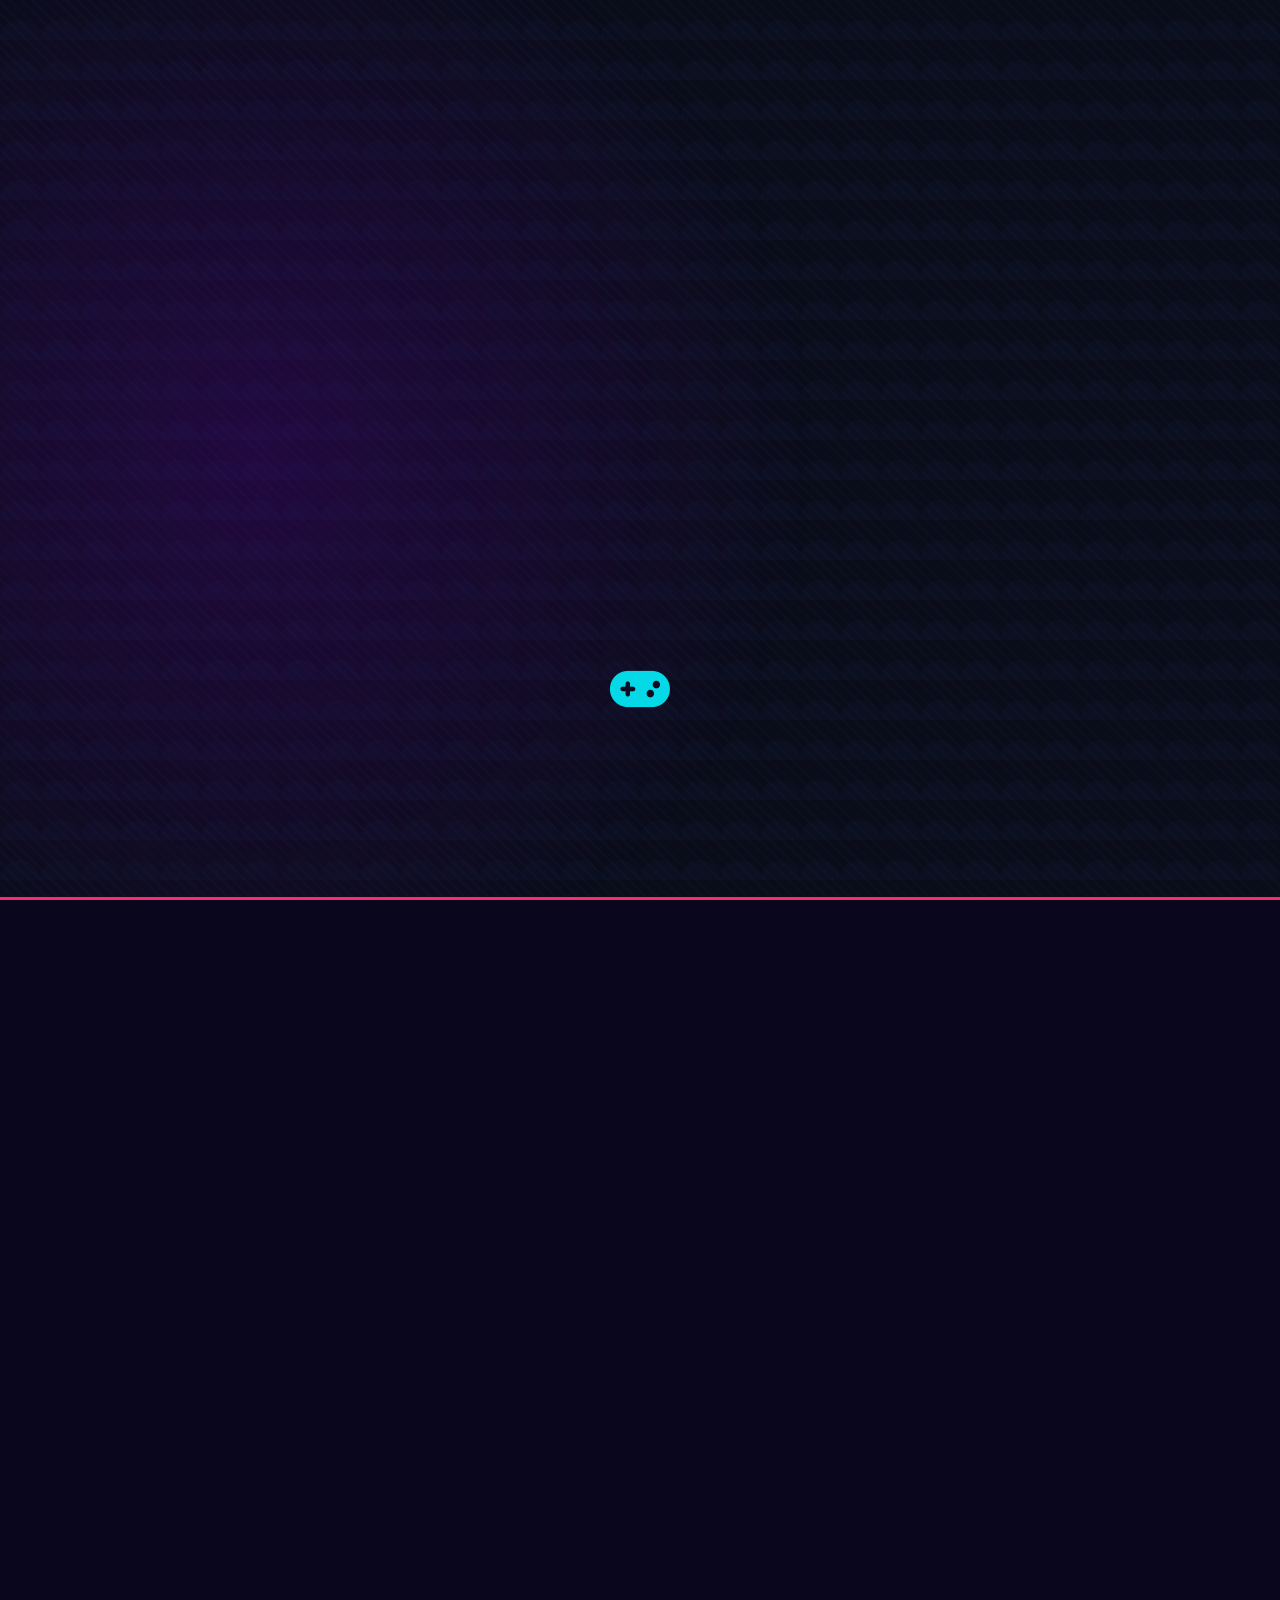
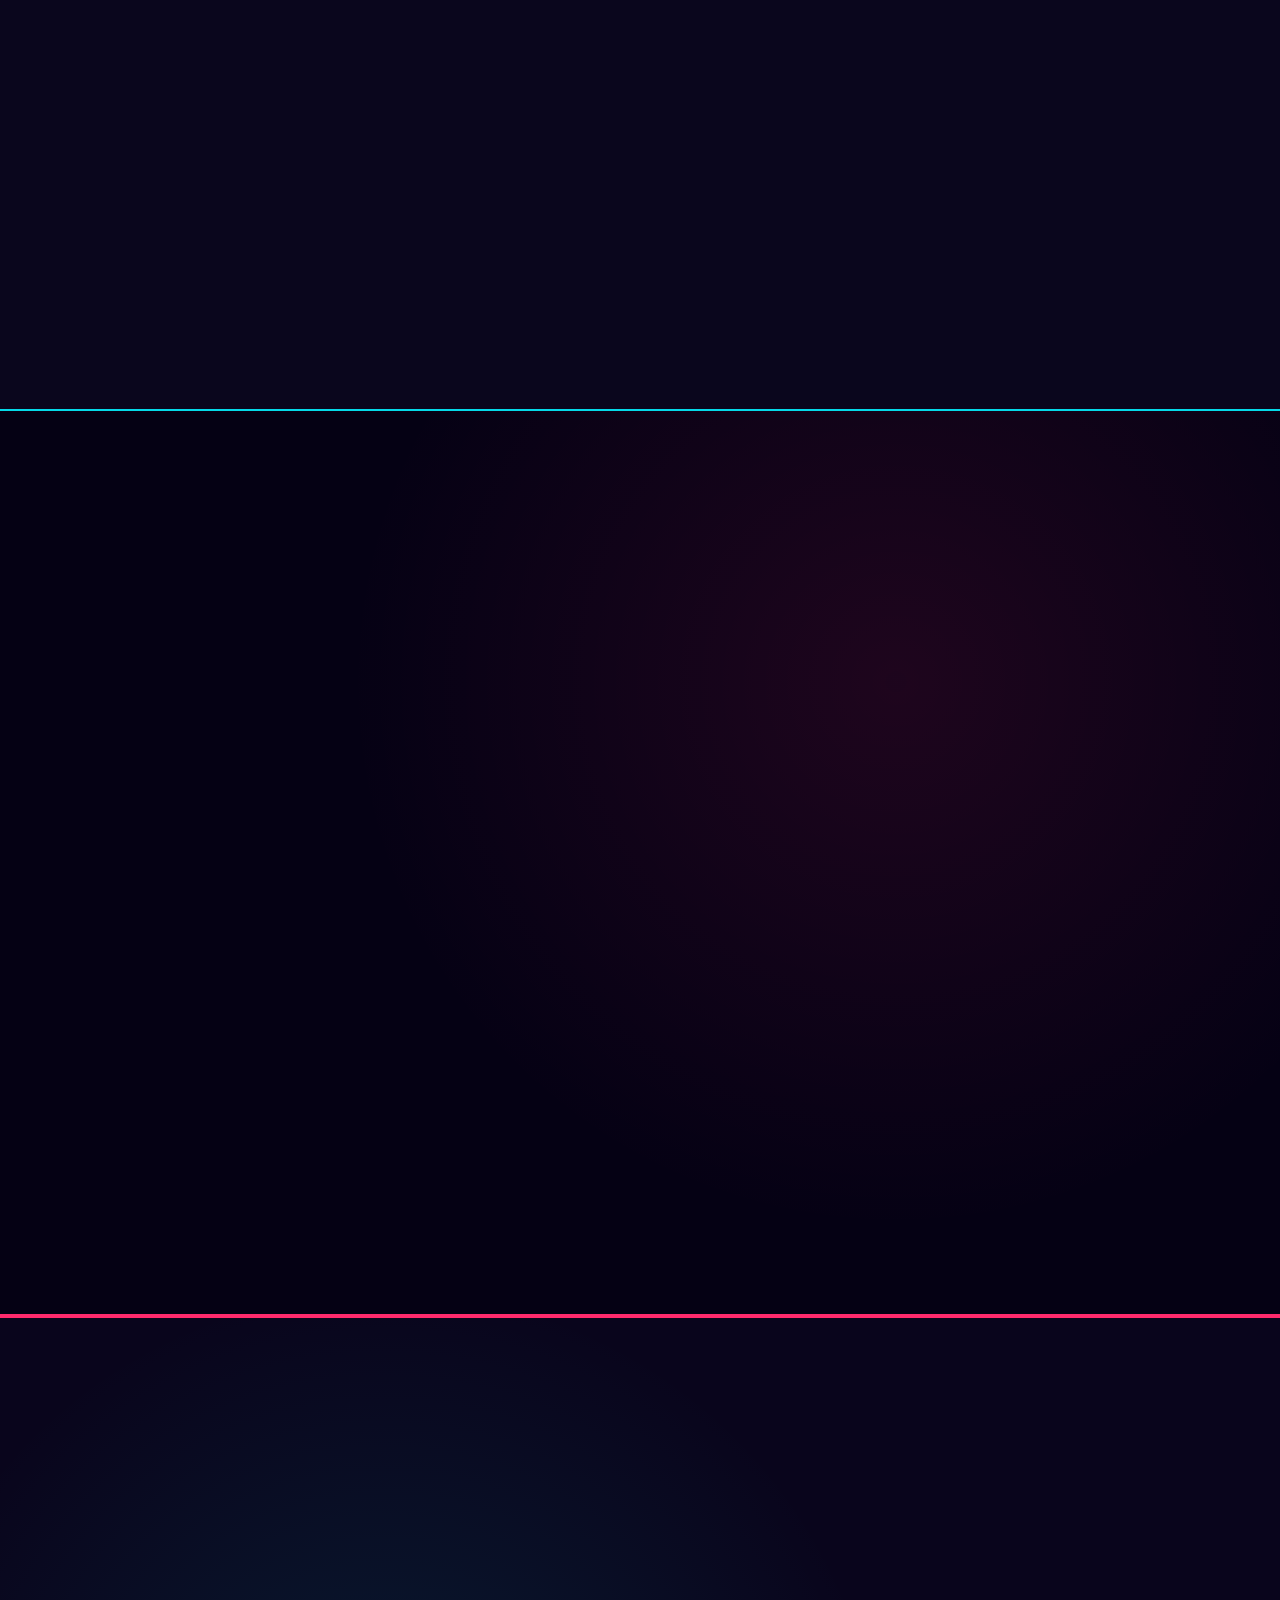
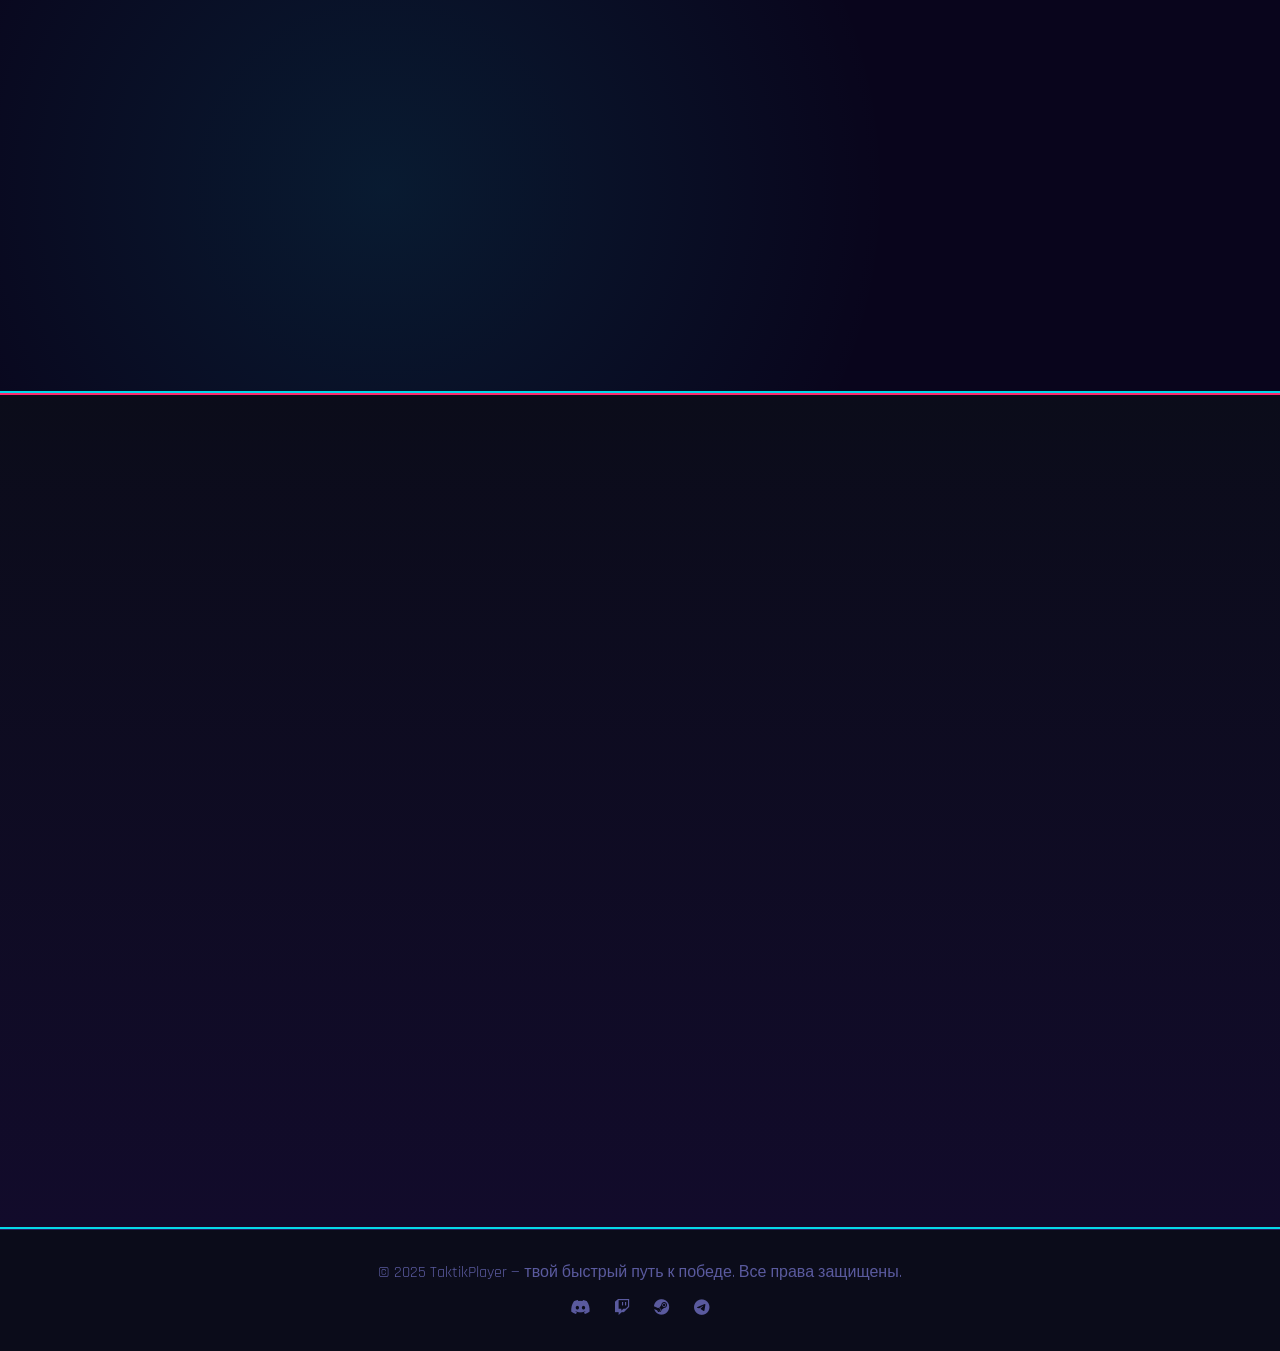
==== index.html @ 9dbea596 "Add files via upload" ====
<!DOCTYPE html>
<html lang="ru">
<head>
    <meta charset="UTF-8">
    <meta name="viewport" content="width=device-width, initial-scale=1.0">
    <meta name="description" content="TaktikPlayer — мастер тактик для киберспорта. Достигай целей в 2 раза быстрее с профессиональными стратегиями для CS2, Dota 2, Valorant и других игр.">
    <meta name="keywords" content="тактики для игр, киберспорт, CS2 тактики, Dota 2 гайды, Valorant стратегии">
    <meta name="author" content="TaktikPlayer">
    <meta property="og:title" content="TaktikPlayer — тактики для киберспорта">
    <meta property="og:description" content="Достигай целей в 2 раза быстрее с профессиональными стратегиями">
    <meta property="og:type" content="website">
    <title>TaktikPlayer — тактики для игр</title>
    <!-- Google Fonts для геймерского стиля -->
    <link href="https://fonts.googleapis.com/css2?family=Orbitron:wght@400;600;800&family=Rajdhani:wght@300;400;600;700&display=swap" rel="stylesheet">
    <!-- Font Awesome 6 (иконки) -->
    <link rel="stylesheet" href="https://cdnjs.cloudflare.com/ajax/libs/font-awesome/6.0.0-beta3/css/all.min.css">
    <!-- Подключаем внешний CSS -->
    <link rel="stylesheet" href="styles.css">
</head>
<body>
    <!-- Hero секция -->
    <section id="hero" class="hero">
        <div class="container hero-content">
            <h1 class="fade-in">
                TAKTIK<span class="neon-text">PLAYER</span>
                <span class="smaller">мастер тактик для киберспорта</span>
            </h1>
            <div class="utp fade-in">
                <i class="fas fa-bolt"></i> Достигай целей в 2 раза быстрее <i class="fas fa-bolt"></i>
            </div>
            <p class="fade-in" style="font-size: 1.4rem; margin-bottom: 40px; max-width: 700px; margin-left: auto; margin-right: auto;">
                Лучшие тактики для CS2, Dota 2, Valorant, PUBG и других игр. Прокачай свой скилл с минимальными усилиями.
            </p>
            <div class="fade-in">
                <a href="#features" class="btn" id="scroll-to-features"><i class="fas fa-joystick"></i> Выбрать тактику</a>
                <a href="#cta" class="btn" style="margin-left: 20px; border-color: #ff2a6d; color: #ff2a6d;" id="scroll-to-cta"><i class="fas fa-download"></i> Получить доступ</a>
            </div>
            <div style="margin-top: 60px;">
                <i class="fas fa-gamepad fa-3x pulse" style="color: #05d9e8;"></i>
            </div>
        </div>
    </section>

    <!-- Карточки преимуществ -->
    <section id="features" class="features">
        <div class="container">
            <h2 class="fade-in"><span>[</span> Почему TaktikPlayer <span>]</span></h2>
            <div class="cards-grid">
                <div class="card fade-in">
                    <div class="card-icon"><i class="fas fa-rocket"></i></div>
                    <h3>2x быстрее</h3>
                    <p>Оптимизированные стратегии от профессионалов. Сокращай время обучения и сразу побеждай.</p>
                </div>
                <div class="card fade-in">
                    <div class="card-icon"><i class="fas fa-dragon"></i></div>
                    <h3>150+ тактик</h3>
                    <p>Постоянное обновление меты. CS2, Dota 2, Valorant, PUBG, Overwatch и другие.</p>
                </div>
                <div class="card fade-in">
                    <div class="card-icon"><i class="fas fa-chess-queen"></i></div>
                    <h3>Гайды от топ-игроков</h3>
                    <p>Разбор позиций, смоков, раскидок и тиммейтов. Учись у лучших.</p>
                </div>
                <div class="card fade-in">
                    <div class="card-icon"><i class="fas fa-vr-cardboard"></i></div>
                    <h3>3D-визуализация</h3>
                    <p>Интерактивные карты с пояснениями. Включай и повторяй.</p>
                </div>
                <div class="card fade-in">
                    <div class="card-icon"><i class="fas fa-users-cog"></i></div>
                    <h3>Командные стратегии</h3>
                    <p>Готовые сценарии для кланов и пятерок. Сыгранность за 1 день.</p>
                </div>
            </div>
        </div>
    </section>

    <!-- Секция отзывов -->
    <section id="reviews" class="reviews-section">
        <div class="container">
            <h2 class="fade-in"><span>[</span> Отзывы игроков <span>]</span></h2>
            <div class="reviews-grid">
                <div class="review-card fade-in">
                    <div class="review-avatar">
                        <i class="fas fa-user-astronaut"></i>
                    </div>
                    <div class="review-content">
                        <div class="review-rating">
                            <i class="fas fa-star"></i>
                            <i class="fas fa-star"></i>
                            <i class="fas fa-star"></i>
                            <i class="fas fa-star"></i>
                            <i class="fas fa-star"></i>
                        </div>
                        <p class="review-text">"Благодаря TaktikPlayer поднялся с 2k до 4k MMR в Dota 2 за месяц. Тактики реально работают!"</p>
                        <div class="review-author">
                            <strong>Glimmer</strong>
                            <span>• 4500+ часов в Dota 2</span>
                        </div>
                    </div>
                </div>
                
                <div class="review-card fade-in">
                    <div class="review-avatar">
                        <i class="fas fa-user-ninja"></i>
                    </div>
                    <div class="review-content">
                        <div class="review-rating">
                            <i class="fas fa-star"></i>
                            <i class="fas fa-star"></i>
                            <i class="fas fa-star"></i>
                            <i class="fas fa-star"></i>
                            <i class="fas fa-star"></i>
                        </div>
                        <p class="review-text">"Смокы и раскидки в CS2 стали намного понятнее. Команда сразу заметила прогресс. 10/10"</p>
                        <div class="review-author">
                            <strong>NeonFury</strong>
                            <span>• FaceIt Level 8</span>
                        </div>
                    </div>
                </div>
                
                <div class="review-card fade-in">
                    <div class="review-avatar">
                        <i class="fas fa-user-secret"></i>
                    </div>
                    <div class="review-content">
                        <div class="review-rating">
                            <i class="fas fa-star"></i>
                            <i class="fas fa-star"></i>
                            <i class="fas fa-star"></i>
                            <i class="fas fa-star"></i>
                            <i class="fas fa-star-half-alt"></i>
                        </div>
                        <p class="review-text">"Использую тактики для Valorant. Очень удобно, что всё в одном месте и с 3D-визуализацией."</p>
                        <div class="review-author">
                            <strong>Phoenixx</strong>
                            <span>• Радиант</span>
                        </div>
                    </div>
                </div>
                
                <div class="review-card fade-in">
                    <div class="review-avatar">
                        <i class="fas fa-user-helmet-safety"></i>
                    </div>
                    <div class="review-content">
                        <div class="review-rating">
                            <i class="fas fa-star"></i>
                            <i class="fas fa-star"></i>
                            <i class="fas fa-star"></i>
                            <i class="fas fa-star"></i>
                            <i class="fas fa-star"></i>
                        </div>
                        <p class="review-text">"Для нашего клана командные стратегии — просто спасение. Сыгрались за пару тренировок!"</p>
                        <div class="review-author">
                            <strong>Warlord</strong>
                            <span>• Капитан команды</span>
                        </div>
                    </div>
                </div>
            </div>
        </div>
    </section>

    <!-- Секция FAQ -->
    <section id="faq" class="faq-section">
        <div class="container">
            <h2 class="fade-in"><span>[</span> Частые вопросы <span>]</span></h2>
            <div class="faq-grid">
                <div class="faq-item fade-in">
                    <div class="faq-question">
                        <span>Какие игры поддерживаются?</span>
                        <i class="fas fa-chevron-down"></i>
                    </div>
                    <div class="faq-answer">
                        <p>Мы поддерживаем более 20 популярных игр, включая CS2, Dota 2, Valorant, PUBG, Overwatch 2, Apex Legends, League of Legends, Rainbow Six Siege и многие другие. База тактик постоянно обновляется.</p>
                    </div>
                </div>
                
                <div class="faq-item fade-in">
                    <div class="faq-question">
                        <span>Как часто добавляются новые тактики?</span>
                        <i class="fas fa-chevron-down"></i>
                    </div>
                    <div class="faq-answer">
                        <p>Новые тактики добавляются каждую неделю. Мы следим за обновлениями игр и метой, чтобы ты всегда имел доступ к актуальным стратегиям.</p>
                    </div>
                </div>
                
                <div class="faq-item fade-in">
                    <div class="faq-question">
                        <span>Можно ли скачивать тактики?</span>
                        <i class="fas fa-chevron-down"></i>
                    </div>
                    <div class="faq-answer">
                        <p>Да, все тактики доступны для скачивания в PDF и интерактивном формате. Также ты можешь сохранять их в избранное и пользоваться офлайн через наше мобильное приложение.</p>
                    </div>
                </div>
                
                <div class="faq-item fade-in">
                    <div class="faq-question">
                        <span>Подходят ли тактики для новичков?</span>
                        <i class="fas fa-chevron-down"></i>
                    </div>
                    <div class="faq-answer">
                        <p>Абсолютно! У нас есть тактики для любого уровня: от начинающих до профессиональных игроков. Каждый гайд содержит пошаговые инструкции и советы от топ-игроков.</p>
                    </div>
                </div>
            </div>
        </div>
    </section>

    <!-- Секция Call-to-Action с формой -->
    <section id="cta" class="cta-section">
        <div class="container">
            <div class="form-container fade-in">
                <h2 class="form-title"><span class="neon-text">⚡</span> Доступ к тактикам <span class="neon-text">⚡</span></h2>
                <p style="text-align: center; margin-bottom: 30px;">Введи почту и получи пробный период + бонус-гайд</p>
                <form id="taktik-form">
                    <div class="input-group">
                        <input type="text" id="name" placeholder="Твой никнейм" required>
                    </div>
                    <div class="input-group">
                        <input type="email" id="email" placeholder="E-mail для доступа" required>
                    </div>
                    <div class="input-group">
                        <input type="text" id="game" placeholder="Любимая игра (например, Valorant)">
                    </div>
                    <button type="submit" class="btn btn-submit"><i class="fas fa-paper-plane"></i> Получить тактики</button>
                    <div id="form-message"></div>
                </form>
                <div style="text-align: center; margin-top: 20px; font-size: 0.9rem;">
                    <i class="fas fa-shield-alt"></i> Никакого спама, только игровые гайды.
                </div>
            </div>
        </div>
    </section>

    <!-- Футер -->
    <footer>
        <div class="container">
            <p>© 2025 TaktikPlayer — твой быстрый путь к победе. Все права защищены.</p>
            <p style="margin-top: 10px;">
                <i class="fab fa-discord" style="margin: 0 10px;"></i>
                <i class="fab fa-twitch" style="margin: 0 10px;"></i>
                <i class="fab fa-steam" style="margin: 0 10px;"></i>
                <i class="fab fa-telegram" style="margin: 0 10px;"></i>
            </p>
        </div>
    </footer>

    <!-- Подключаем внешний JavaScript -->
    <script src="script.js"></script>
</body>
</html>
---- styles.css ----
* {
    margin: 0;
    padding: 0;
    box-sizing: border-box;
}

body {
    font-family: 'Rajdhani', sans-serif;
    background: #0b0c1a;
    color: #e0e0ff;
    line-height: 1.6;
    overflow-x: hidden;
    scroll-behavior: smooth;
}

/* геймерский фон с легким шумом и неоновым свечением */
body::before {
    content: "";
    position: fixed;
    top: 0; left: 0; width: 100%; height: 100%;
    background: url('[data-uri]');
    pointer-events: none;
    z-index: -1;
}

.container {
    max-width: 1200px;
    margin: 0 auto;
    padding: 0 20px;
}

/* типография */
h1, h2, h3 {
    font-family: 'Orbitron', sans-serif;
    font-weight: 800;
    text-transform: uppercase;
    letter-spacing: 2px;
    text-shadow: 0 0 10px #00f7ff, 0 0 20px #4a00e0;
}

h2 {
    font-size: 2.8rem;
    margin-bottom: 40px;
    text-align: center;
    position: relative;
}
h2 span {
    color: #ff2a6d;
    text-shadow: 0 0 15px #ff2a6d;
}

/* неоновые акценты */
.neon-text {
    color: #05d9e8;
    text-shadow: 0 0 5px #05d9e8, 0 0 15px #4a00e0;
}

/* кнопки */
.btn {
    display: inline-block;
    padding: 14px 38px;
    font-family: 'Orbitron', sans-serif;
    font-weight: 600;
    text-transform: uppercase;
    letter-spacing: 2px;
    border: 2px solid #05d9e8;
    background: transparent;
    color: #05d9e8;
    cursor: pointer;
    transition: 0.3s ease;
    text-decoration: none;
    font-size: 1.2rem;
    box-shadow: 0 0 15px rgba(5, 217, 232, 0.3);
    border-radius: 4px;
}
.btn:hover {
    background: #05d9e8;
    color: #0b0c1a;
    box-shadow: 0 0 30px #05d9e8, 0 0 60px #4a00e0;
    transform: scale(1.05);
}

/* Hero секция */
.hero {
    min-height: 100vh;
    display: flex;
    align-items: center;
    justify-content: center;
    position: relative;
    overflow: hidden;
    border-bottom: 3px solid #ff2a6d;
}
.hero::after {
    content: "";
    position: absolute;
    top: 0; left: 0; width: 100%; height: 100%;
    background: radial-gradient(circle at 20% 50%, rgba(90,0,150,0.3) 0%, transparent 50%),
                repeating-linear-gradient(45deg, rgba(0,255,255,0.02) 0px, rgba(0,255,255,0.02) 2px, transparent 2px, transparent 8px);
    pointer-events: none;
}

.hero-content {
    position: relative;
    z-index: 2;
    text-align: center;
    max-width: 900px;
}

.hero h1 {
    font-size: 4.5rem;
    line-height: 1.2;
    margin-bottom: 20px;
}
.hero h1 .smaller {
    font-size: 2.2rem;
    display: block;
    font-family: 'Rajdhani', sans-serif;
    color: #b5b5ff;
    text-shadow: none;
    letter-spacing: 5px;
}
.hero .utp {
    font-size: 2rem;
    font-weight: 700;
    margin: 30px 0 40px;
    color: #ff2a6d;
    text-shadow: 0 0 20px #ff2a6d;
}
.hero .utp i {
    color: #05d9e8;
    margin: 0 10px;
}

/* анимация для иконок геймпада */
.pulse {
    animation: pulse 2s infinite;
}
@keyframes pulse {
    0% { opacity: 0.7; transform: scale(1); }
    50% { opacity: 1; transform: scale(1.1); text-shadow: 0 0 30px #ff2a6d; }
    100% { opacity: 0.7; transform: scale(1); }
}

/* преимущества / карточки */
.features {
    padding: 100px 0;
    background: rgba(10, 5, 30, 0.8);
    backdrop-filter: blur(2px);
}

.cards-grid {
    display: grid;
    grid-template-columns: repeat(auto-fit, minmax(240px, 1fr));
    gap: 30px;
    margin-top: 50px;
}

.card {
    background: rgba(20, 15, 45, 0.7);
    border: 1px solid #2a1e5e;
    border-radius: 16px;
    padding: 30px 20px;
    text-align: center;
    backdrop-filter: blur(4px);
    transition: 0.4s cubic-bezier(0.2, 0.9, 0.3, 1);
    box-shadow: 0 0 20px rgba(90, 0, 200, 0.3);
    position: relative;
    overflow: hidden;
}

.card::before {
    content: "";
    position: absolute;
    top: 0; left: -100%;
    width: 100%; height: 100%;
    background: linear-gradient(90deg, transparent, rgba(5, 217, 232, 0.2), transparent);
    transition: left 0.6s;
    z-index: 0;
}

.card:hover::before {
    left: 100%;
}

.card:hover {
    transform: translateY(-10px) scale(1.02);
    border-color: #05d9e8;
    box-shadow: 0 0 30px #05d9e8, 0 0 60px #4a00e0;
}

.card-icon {
    font-size: 3.5rem;
    margin-bottom: 20px;
    color: #05d9e8;
    transition: 0.3s;
    filter: drop-shadow(0 0 10px #4a00e0);
}
.card:hover .card-icon {
    color: #ff2a6d;
    transform: rotate(5deg) scale(1.1);
}

.card h3 {
    font-size: 1.8rem;
    margin-bottom: 15px;
    color: #fff;
}

.card p {
    color: #b0b0ff;
    font-size: 1rem;
    font-weight: 300;
}

/* Секция отзывов */
.reviews-section {
    padding: 100px 0;
    background: rgba(5, 0, 20, 0.9);
    position: relative;
    border-top: 2px solid #05d9e8;
    border-bottom: 2px solid #ff2a6d;
}

.reviews-section::before {
    content: "";
    position: absolute;
    top: 0;
    left: 0;
    width: 100%;
    height: 100%;
    background: radial-gradient(circle at 70% 30%, rgba(255, 42, 109, 0.1) 0%, transparent 50%);
    pointer-events: none;
}

.reviews-grid {
    display: grid;
    grid-template-columns: repeat(auto-fit, minmax(280px, 1fr));
    gap: 30px;
    margin-top: 50px;
}

.review-card {
    background: rgba(30, 20, 50, 0.7);
    border: 1px solid #3a2a6a;
    border-radius: 20px;
    padding: 30px;
    backdrop-filter: blur(4px);
    transition: 0.4s ease;
    display: flex;
    gap: 20px;
    align-items: flex-start;
    box-shadow: 0 0 30px rgba(90, 0, 200, 0.2);
}

.review-card:hover {
    transform: translateY(-5px);
    border-color: #ff2a6d;
    box-shadow: 0 0 30px rgba(255, 42, 109, 0.3);
}

.review-avatar {
    font-size: 3rem;
    color: #05d9e8;
    filter: drop-shadow(0 0 10px #4a00e0);
    min-width: 60px;
    text-align: center;
}

.review-content {
    flex: 1;
}

.review-rating {
    color: #ff2a6d;
    margin-bottom: 10px;
    font-size: 1rem;
    letter-spacing: 2px;
}

.review-rating i {
    margin-right: 2px;
}

.review-text {
    font-size: 1.1rem;
    line-height: 1.5;
    margin-bottom: 15px;
    color: #d0d0ff;
    font-style: italic;
}

.review-author {
    display: flex;
    align-items: center;
    gap: 10px;
    flex-wrap: wrap;
}

.review-author strong {
    color: #fff;
    font-family: 'Orbitron', sans-serif;
    font-size: 1.1rem;
}

.review-author span {
    color: #8a8aff;
    font-size: 0.9rem;
}

/* Секция FAQ */
.faq-section {
    padding: 100px 0;
    background: rgba(10, 5, 30, 0.85);
    position: relative;
    border-top: 2px solid #ff2a6d;
    border-bottom: 2px solid #05d9e8;
}

.faq-section::before {
    content: "";
    position: absolute;
    top: 0;
    left: 0;
    width: 100%;
    height: 100%;
    background: radial-gradient(circle at 30% 70%, rgba(5, 217, 232, 0.1) 0%, transparent 50%);
    pointer-events: none;
}

.faq-grid {
    max-width: 900px;
    margin: 50px auto 0;
    display: flex;
    flex-direction: column;
    gap: 20px;
}

.faq-item {
    background: rgba(20, 15, 45, 0.7);
    border: 1px solid #2a1e5e;
    border-radius: 12px;
    overflow: hidden;
    transition: 0.3s ease;
    backdrop-filter: blur(4px);
}

.faq-item:hover {
    border-color: #05d9e8;
    box-shadow: 0 0 20px rgba(5, 217, 232, 0.2);
}

.faq-question {
    padding: 20px 25px;
    display: flex;
    justify-content: space-between;
    align-items: center;
    cursor: pointer;
    font-family: 'Orbitron', sans-serif;
    font-size: 1.2rem;
    font-weight: 600;
    color: #fff;
    background: rgba(30, 20, 60, 0.5);
    transition: 0.3s ease;
}

.faq-question i {
    color: #05d9e8;
    transition: transform 0.3s ease;
    font-size: 1rem;
}

.faq-item.active .faq-question {
    background: rgba(90, 0, 200, 0.3);
    border-bottom: 1px solid #ff2a6d;
}

.faq-item.active .faq-question i {
    transform: rotate(180deg);
    color: #ff2a6d;
}

.faq-answer {
    max-height: 0;
    overflow: hidden;
    transition: max-height 0.5s ease, padding 0.3s ease;
    background: rgba(10, 5, 25, 0.7);
}

.faq-item.active .faq-answer {
    max-height: 200px;
    padding: 20px 25px;
}

.faq-answer p {
    color: #b0b0ff;
    font-size: 1.1rem;
    line-height: 1.6;
}

/* секция формы/CTA */
.cta-section {
    padding: 80px 0;
    background: linear-gradient(180deg, #0b0c1a 0%, #120b2b 100%);
    border-top: 2px solid #ff2a6d;
    border-bottom: 2px solid #05d9e8;
}

.form-container {
    max-width: 600px;
    margin: 0 auto;
    background: rgba(0,0,0,0.5);
    padding: 40px;
    border-radius: 20px;
    border: 1px solid #4a00e0;
    box-shadow: 0 0 50px rgba(90,0,200,0.5);
}

.form-title {
    text-align: center;
    font-size: 2.2rem;
    margin-bottom: 30px;
}

.input-group {
    margin-bottom: 20px;
}

.input-group input {
    width: 100%;
    padding: 16px 20px;
    background: rgba(10, 5, 30, 0.9);
    border: 2px solid #2a1e5e;
    color: #fff;
    font-family: 'Rajdhani', sans-serif;
    font-size: 1.2rem;
    border-radius: 8px;
    transition: 0.3s;
}

.input-group input:focus {
    outline: none;
    border-color: #05d9e8;
    box-shadow: 0 0 20px #05d9e8;
}

.input-group input::placeholder {
    color: #6a6a9e;
}

.btn-submit {
    width: 100%;
    background: #ff2a6d;
    border-color: #ff2a6d;
    color: #fff;
    box-shadow: 0 0 20px #ff2a6d;
}
.btn-submit:hover {
    background: #ff4d8a;
    border-color: #ff4d8a;
    color: #0b0c1a;
}

#form-message {
    text-align: center;
    margin-top: 20px;
    font-size: 1.2rem;
    min-height: 30px;
    color: #05d9e8;
}

/* футер */
footer {
    text-align: center;
    padding: 30px 0;
    font-size: 1rem;
    color: #5a5a9e;
    border-top: 1px solid #2a1e5e;
}

/* анимации по скроллу (появляющиеся элементы) */
.fade-in {
    opacity: 0;
    transform: translateY(30px);
    transition: opacity 0.8s ease, transform 0.8s ease;
}
.fade-in.visible {
    opacity: 1;
    transform: translateY(0);
}

/* адаптив */
@media (max-width: 768px) {
    h2 { font-size: 2rem; }
    .hero h1 { font-size: 3rem; }
    .hero h1 .smaller { font-size: 1.6rem; }
    .hero .utp { font-size: 1.5rem; }
    .btn { padding: 12px 24px; }
    .card { padding: 20px; }
    
    .review-card {
        flex-direction: column;
        align-items: center;
        text-align: center;
    }
    
    .review-author {
        justify-content: center;
    }
    
    .faq-question {
        padding: 15px 20px;
        font-size: 1rem;
    }
    
    .faq-item.active .faq-answer {
        padding: 15px 20px;
    }
    
    .faq-answer p {
        font-size: 0.95rem;
    }
}
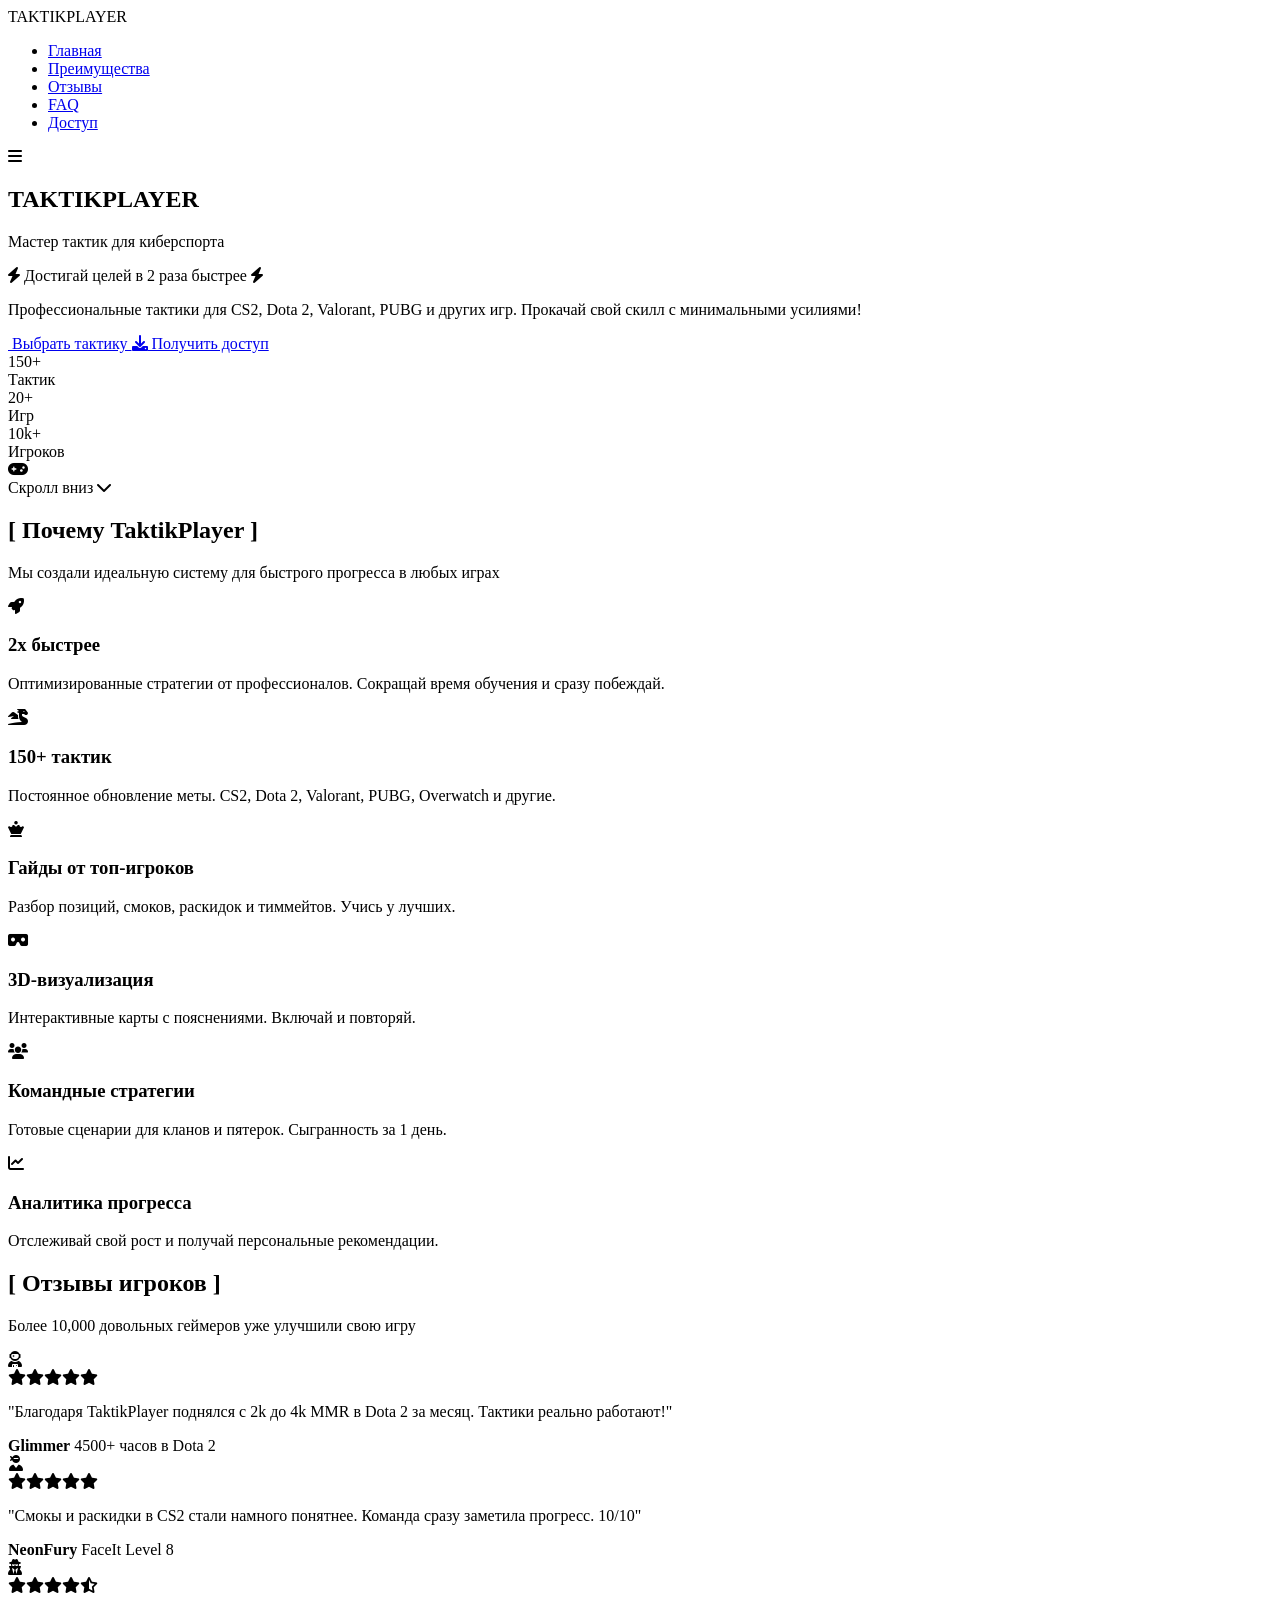
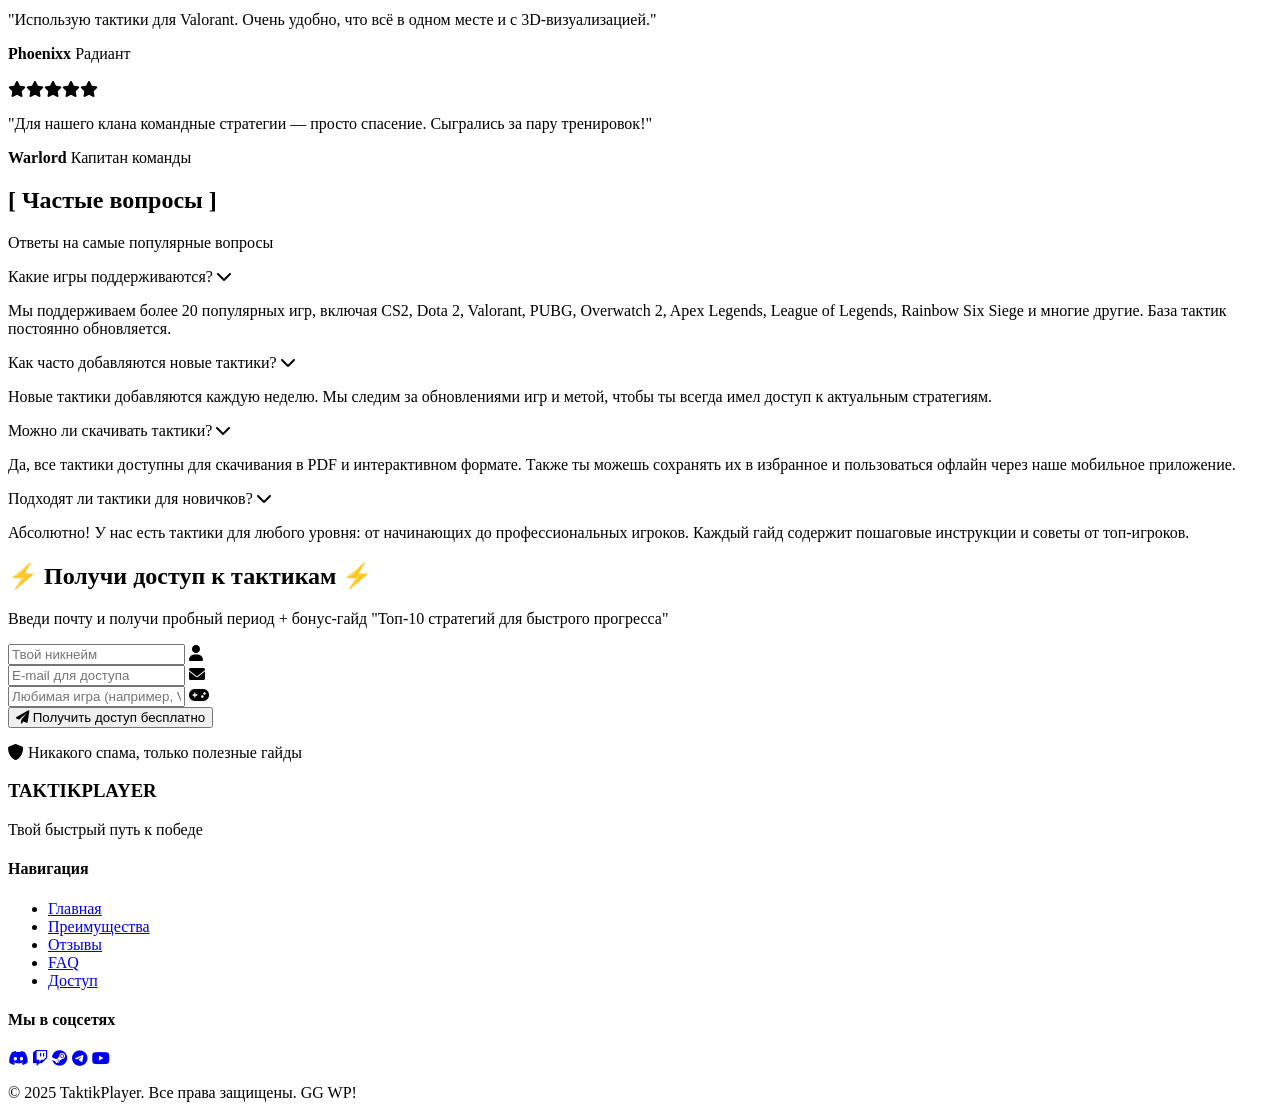
==== commit 21eeeb17: "Add files via upload Initial commit" ====
--- a/index.html
+++ b/index.html
@@ -3,172 +3,224 @@
 <head>
     <meta charset="UTF-8">
     <meta name="viewport" content="width=device-width, initial-scale=1.0">
-    <meta name="description" content="TaktikPlayer — мастер тактик для киберспорта. Достигай целей в 2 раза быстрее с профессиональными стратегиями для CS2, Dota 2, Valorant и других игр.">
+    <meta name="description" content="TaktikPlayer — профессиональные тактики для киберспорта. Достигай целей в 2 раза быстрее с лучшими стратегиями для CS2, Dota 2, Valorant и других игр.">
     <meta name="keywords" content="тактики для игр, киберспорт, CS2 тактики, Dota 2 гайды, Valorant стратегии">
     <meta name="author" content="TaktikPlayer">
-    <meta property="og:title" content="TaktikPlayer — тактики для киберспорта">
-    <meta property="og:description" content="Достигай целей в 2 раза быстрее с профессиональными стратегиями">
-    <meta property="og:type" content="website">
-    <title>TaktikPlayer — тактики для игр</title>
-    <!-- Google Fonts для геймерского стиля -->
-    <link href="https://fonts.googleapis.com/css2?family=Orbitron:wght@400;600;800&family=Rajdhani:wght@300;400;600;700&display=swap" rel="stylesheet">
-    <!-- Font Awesome 6 (иконки) -->
+    <title>TaktikPlayer — тактики для киберспорта</title>
+    
+    <!-- Google Fonts -->
+    <link href="https://fonts.googleapis.com/css2?family=Orbitron:wght@400;500;600;700;800;900&family=Rajdhani:wght@300;400;500;600;700&display=swap" rel="stylesheet">
+    
+    <!-- Font Awesome -->
     <link rel="stylesheet" href="https://cdnjs.cloudflare.com/ajax/libs/font-awesome/6.0.0-beta3/css/all.min.css">
-    <!-- Подключаем внешний CSS -->
+    
+    <!-- Main Styles -->
     <link rel="stylesheet" href="styles.css">
 </head>
 <body>
-    <!-- Hero секция -->
+    <!-- Navigation -->
+    <nav class="navbar">
+        <div class="container nav-container">
+            <div class="logo">TAKTIK<span>PLAYER</span></div>
+            <ul class="nav-menu">
+                <li><a href="#hero">Главная</a></li>
+                <li><a href="#features">Преимущества</a></li>
+                <li><a href="#reviews">Отзывы</a></li>
+                <li><a href="#faq">FAQ</a></li>
+                <li><a href="#cta" class="nav-btn">Доступ</a></li>
+            </ul>
+            <div class="burger">
+                <i class="fas fa-bars"></i>
+            </div>
+        </div>
+    </nav>
+
+    <!-- Hero Section -->
     <section id="hero" class="hero">
+        <div class="hero-bg"></div>
         <div class="container hero-content">
-            <h1 class="fade-in">
-                TAKTIK<span class="neon-text">PLAYER</span>
-                <span class="smaller">мастер тактик для киберспорта</span>
-            </h1>
-            <div class="utp fade-in">
-                <i class="fas fa-bolt"></i> Достигай целей в 2 раза быстрее <i class="fas fa-bolt"></i>
-            </div>
-            <p class="fade-in" style="font-size: 1.4rem; margin-bottom: 40px; max-width: 700px; margin-left: auto; margin-right: auto;">
-                Лучшие тактики для CS2, Dota 2, Valorant, PUBG и других игр. Прокачай свой скилл с минимальными усилиями.
-            </p>
-            <div class="fade-in">
-                <a href="#features" class="btn" id="scroll-to-features"><i class="fas fa-joystick"></i> Выбрать тактику</a>
-                <a href="#cta" class="btn" style="margin-left: 20px; border-color: #ff2a6d; color: #ff2a6d;" id="scroll-to-cta"><i class="fas fa-download"></i> Получить доступ</a>
-            </div>
-            <div style="margin-top: 60px;">
-                <i class="fas fa-gamepad fa-3x pulse" style="color: #05d9e8;"></i>
-            </div>
-        </div>
-    </section>
-
-    <!-- Карточки преимуществ -->
+            <div class="hero-text">
+                <h1 class="glitch-text" data-text="TAKTIKPLAYER">TAKTIK<span class="neon-text">PLAYER</span></h1>
+                <p class="hero-subtitle">Мастер тактик для киберспорта</p>
+                <div class="utp">
+                    <i class="fas fa-bolt"></i>
+                    <span>Достигай целей в 2 раза быстрее</span>
+                    <i class="fas fa-bolt"></i>
+                </div>
+                <p class="hero-description">
+                    Профессиональные тактики для CS2, Dota 2, Valorant, PUBG и других игр.
+                    Прокачай свой скилл с минимальными усилиями!
+                </p>
+                <div class="hero-buttons">
+                    <a href="#features" class="btn btn-primary" id="scroll-to-features">
+                        <i class="fas fa-joystick"></i> Выбрать тактику
+                    </a>
+                    <a href="#cta" class="btn btn-secondary" id="scroll-to-cta">
+                        <i class="fas fa-download"></i> Получить доступ
+                    </a>
+                </div>
+                <div class="hero-stats">
+                    <div class="stat">
+                        <div class="stat-number">150+</div>
+                        <div class="stat-label">Тактик</div>
+                    </div>
+                    <div class="stat">
+                        <div class="stat-number">20+</div>
+                        <div class="stat-label">Игр</div>
+                    </div>
+                    <div class="stat">
+                        <div class="stat-number">10k+</div>
+                        <div class="stat-label">Игроков</div>
+                    </div>
+                </div>
+            </div>
+            <div class="hero-visual">
+                <div class="gamepad-animation">
+                    <i class="fas fa-gamepad"></i>
+                </div>
+            </div>
+        </div>
+        <div class="scroll-indicator">
+            <span>Скролл вниз</span>
+            <i class="fas fa-chevron-down"></i>
+        </div>
+    </section>
+
+    <!-- Features Section -->
     <section id="features" class="features">
         <div class="container">
-            <h2 class="fade-in"><span>[</span> Почему TaktikPlayer <span>]</span></h2>
-            <div class="cards-grid">
-                <div class="card fade-in">
-                    <div class="card-icon"><i class="fas fa-rocket"></i></div>
+            <div class="section-header">
+                <h2><span class="bracket">[</span> Почему TaktikPlayer <span class="bracket">]</span></h2>
+                <p>Мы создали идеальную систему для быстрого прогресса в любых играх</p>
+            </div>
+            <div class="features-grid">
+                <div class="feature-card">
+                    <div class="feature-icon">
+                        <i class="fas fa-rocket"></i>
+                    </div>
                     <h3>2x быстрее</h3>
                     <p>Оптимизированные стратегии от профессионалов. Сокращай время обучения и сразу побеждай.</p>
                 </div>
-                <div class="card fade-in">
-                    <div class="card-icon"><i class="fas fa-dragon"></i></div>
+                <div class="feature-card">
+                    <div class="feature-icon">
+                        <i class="fas fa-dragon"></i>
+                    </div>
                     <h3>150+ тактик</h3>
                     <p>Постоянное обновление меты. CS2, Dota 2, Valorant, PUBG, Overwatch и другие.</p>
                 </div>
-                <div class="card fade-in">
-                    <div class="card-icon"><i class="fas fa-chess-queen"></i></div>
+                <div class="feature-card">
+                    <div class="feature-icon">
+                        <i class="fas fa-chess-queen"></i>
+                    </div>
                     <h3>Гайды от топ-игроков</h3>
                     <p>Разбор позиций, смоков, раскидок и тиммейтов. Учись у лучших.</p>
                 </div>
-                <div class="card fade-in">
-                    <div class="card-icon"><i class="fas fa-vr-cardboard"></i></div>
+                <div class="feature-card">
+                    <div class="feature-icon">
+                        <i class="fas fa-vr-cardboard"></i>
+                    </div>
                     <h3>3D-визуализация</h3>
                     <p>Интерактивные карты с пояснениями. Включай и повторяй.</p>
                 </div>
-                <div class="card fade-in">
-                    <div class="card-icon"><i class="fas fa-users-cog"></i></div>
+                <div class="feature-card">
+                    <div class="feature-icon">
+                        <i class="fas fa-users"></i>
+                    </div>
                     <h3>Командные стратегии</h3>
                     <p>Готовые сценарии для кланов и пятерок. Сыгранность за 1 день.</p>
                 </div>
-            </div>
-        </div>
-    </section>
-
-    <!-- Секция отзывов -->
-    <section id="reviews" class="reviews-section">
-        <div class="container">
-            <h2 class="fade-in"><span>[</span> Отзывы игроков <span>]</span></h2>
+                <div class="feature-card">
+                    <div class="feature-icon">
+                        <i class="fas fa-chart-line"></i>
+                    </div>
+                    <h3>Аналитика прогресса</h3>
+                    <p>Отслеживай свой рост и получай персональные рекомендации.</p>
+                </div>
+            </div>
+        </div>
+    </section>
+
+    <!-- Reviews Section -->
+    <section id="reviews" class="reviews">
+        <div class="container">
+            <div class="section-header">
+                <h2><span class="bracket">[</span> Отзывы игроков <span class="bracket">]</span></h2>
+                <p>Более 10,000 довольных геймеров уже улучшили свою игру</p>
+            </div>
             <div class="reviews-grid">
-                <div class="review-card fade-in">
+                <div class="review-card">
                     <div class="review-avatar">
                         <i class="fas fa-user-astronaut"></i>
                     </div>
                     <div class="review-content">
                         <div class="review-rating">
-                            <i class="fas fa-star"></i>
-                            <i class="fas fa-star"></i>
-                            <i class="fas fa-star"></i>
-                            <i class="fas fa-star"></i>
-                            <i class="fas fa-star"></i>
+                            <i class="fas fa-star"></i><i class="fas fa-star"></i><i class="fas fa-star"></i><i class="fas fa-star"></i><i class="fas fa-star"></i>
                         </div>
                         <p class="review-text">"Благодаря TaktikPlayer поднялся с 2k до 4k MMR в Dota 2 за месяц. Тактики реально работают!"</p>
                         <div class="review-author">
                             <strong>Glimmer</strong>
-                            <span>• 4500+ часов в Dota 2</span>
-                        </div>
-                    </div>
-                </div>
-                
-                <div class="review-card fade-in">
+                            <span>4500+ часов в Dota 2</span>
+                        </div>
+                    </div>
+                </div>
+                <div class="review-card">
                     <div class="review-avatar">
                         <i class="fas fa-user-ninja"></i>
                     </div>
                     <div class="review-content">
                         <div class="review-rating">
-                            <i class="fas fa-star"></i>
-                            <i class="fas fa-star"></i>
-                            <i class="fas fa-star"></i>
-                            <i class="fas fa-star"></i>
-                            <i class="fas fa-star"></i>
+                            <i class="fas fa-star"></i><i class="fas fa-star"></i><i class="fas fa-star"></i><i class="fas fa-star"></i><i class="fas fa-star"></i>
                         </div>
                         <p class="review-text">"Смокы и раскидки в CS2 стали намного понятнее. Команда сразу заметила прогресс. 10/10"</p>
                         <div class="review-author">
                             <strong>NeonFury</strong>
-                            <span>• FaceIt Level 8</span>
-                        </div>
-                    </div>
-                </div>
-                
-                <div class="review-card fade-in">
+                            <span>FaceIt Level 8</span>
+                        </div>
+                    </div>
+                </div>
+                <div class="review-card">
                     <div class="review-avatar">
                         <i class="fas fa-user-secret"></i>
                     </div>
                     <div class="review-content">
                         <div class="review-rating">
-                            <i class="fas fa-star"></i>
-                            <i class="fas fa-star"></i>
-                            <i class="fas fa-star"></i>
-                            <i class="fas fa-star"></i>
-                            <i class="fas fa-star-half-alt"></i>
+                            <i class="fas fa-star"></i><i class="fas fa-star"></i><i class="fas fa-star"></i><i class="fas fa-star"></i><i class="fas fa-star-half-alt"></i>
                         </div>
                         <p class="review-text">"Использую тактики для Valorant. Очень удобно, что всё в одном месте и с 3D-визуализацией."</p>
                         <div class="review-author">
                             <strong>Phoenixx</strong>
-                            <span>• Радиант</span>
-                        </div>
-                    </div>
-                </div>
-                
-                <div class="review-card fade-in">
+                            <span>Радиант</span>
+                        </div>
+                    </div>
+                </div>
+                <div class="review-card">
                     <div class="review-avatar">
                         <i class="fas fa-user-helmet-safety"></i>
                     </div>
                     <div class="review-content">
                         <div class="review-rating">
-                            <i class="fas fa-star"></i>
-                            <i class="fas fa-star"></i>
-                            <i class="fas fa-star"></i>
-                            <i class="fas fa-star"></i>
-                            <i class="fas fa-star"></i>
+                            <i class="fas fa-star"></i><i class="fas fa-star"></i><i class="fas fa-star"></i><i class="fas fa-star"></i><i class="fas fa-star"></i>
                         </div>
                         <p class="review-text">"Для нашего клана командные стратегии — просто спасение. Сыгрались за пару тренировок!"</p>
                         <div class="review-author">
                             <strong>Warlord</strong>
-                            <span>• Капитан команды</span>
-                        </div>
-                    </div>
-                </div>
-            </div>
-        </div>
-    </section>
-
-    <!-- Секция FAQ -->
-    <section id="faq" class="faq-section">
-        <div class="container">
-            <h2 class="fade-in"><span>[</span> Частые вопросы <span>]</span></h2>
+                            <span>Капитан команды</span>
+                        </div>
+                    </div>
+                </div>
+            </div>
+        </div>
+    </section>
+
+    <!-- FAQ Section -->
+    <section id="faq" class="faq">
+        <div class="container">
+            <div class="section-header">
+                <h2><span class="bracket">[</span> Частые вопросы <span class="bracket">]</span></h2>
+                <p>Ответы на самые популярные вопросы</p>
+            </div>
             <div class="faq-grid">
-                <div class="faq-item fade-in">
+                <div class="faq-item">
                     <div class="faq-question">
                         <span>Какие игры поддерживаются?</span>
                         <i class="fas fa-chevron-down"></i>
@@ -177,8 +229,7 @@
                         <p>Мы поддерживаем более 20 популярных игр, включая CS2, Dota 2, Valorant, PUBG, Overwatch 2, Apex Legends, League of Legends, Rainbow Six Siege и многие другие. База тактик постоянно обновляется.</p>
                     </div>
                 </div>
-                
-                <div class="faq-item fade-in">
+                <div class="faq-item">
                     <div class="faq-question">
                         <span>Как часто добавляются новые тактики?</span>
                         <i class="fas fa-chevron-down"></i>
@@ -187,8 +238,7 @@
                         <p>Новые тактики добавляются каждую неделю. Мы следим за обновлениями игр и метой, чтобы ты всегда имел доступ к актуальным стратегиям.</p>
                     </div>
                 </div>
-                
-                <div class="faq-item fade-in">
+                <div class="faq-item">
                     <div class="faq-question">
                         <span>Можно ли скачивать тактики?</span>
                         <i class="fas fa-chevron-down"></i>
@@ -197,8 +247,7 @@
                         <p>Да, все тактики доступны для скачивания в PDF и интерактивном формате. Также ты можешь сохранять их в избранное и пользоваться офлайн через наше мобильное приложение.</p>
                     </div>
                 </div>
-                
-                <div class="faq-item fade-in">
+                <div class="faq-item">
                     <div class="faq-question">
                         <span>Подходят ли тактики для новичков?</span>
                         <i class="fas fa-chevron-down"></i>
@@ -211,46 +260,72 @@
         </div>
     </section>
 
-    <!-- Секция Call-to-Action с формой -->
-    <section id="cta" class="cta-section">
-        <div class="container">
-            <div class="form-container fade-in">
-                <h2 class="form-title"><span class="neon-text">⚡</span> Доступ к тактикам <span class="neon-text">⚡</span></h2>
-                <p style="text-align: center; margin-bottom: 30px;">Введи почту и получи пробный период + бонус-гайд</p>
-                <form id="taktik-form">
-                    <div class="input-group">
+    <!-- CTA Section -->
+    <section id="cta" class="cta">
+        <div class="container">
+            <div class="cta-wrapper">
+                <h2><span class="neon-text">⚡</span> Получи доступ к тактикам <span class="neon-text">⚡</span></h2>
+                <p>Введи почту и получи пробный период + бонус-гайд "Топ-10 стратегий для быстрого прогресса"</p>
+                <form id="taktik-form" class="cta-form">
+                    <div class="form-group">
                         <input type="text" id="name" placeholder="Твой никнейм" required>
-                    </div>
-                    <div class="input-group">
+                        <i class="fas fa-user"></i>
+                    </div>
+                    <div class="form-group">
                         <input type="email" id="email" placeholder="E-mail для доступа" required>
-                    </div>
-                    <div class="input-group">
+                        <i class="fas fa-envelope"></i>
+                    </div>
+                    <div class="form-group">
                         <input type="text" id="game" placeholder="Любимая игра (например, Valorant)">
-                    </div>
-                    <button type="submit" class="btn btn-submit"><i class="fas fa-paper-plane"></i> Получить тактики</button>
+                        <i class="fas fa-gamepad"></i>
+                    </div>
+                    <button type="submit" class="btn btn-primary btn-full">
+                        <i class="fas fa-paper-plane"></i> Получить доступ бесплатно
+                    </button>
                     <div id="form-message"></div>
                 </form>
-                <div style="text-align: center; margin-top: 20px; font-size: 0.9rem;">
-                    <i class="fas fa-shield-alt"></i> Никакого спама, только игровые гайды.
-                </div>
-            </div>
-        </div>
-    </section>
-
-    <!-- Футер -->
-    <footer>
-        <div class="container">
-            <p>© 2025 TaktikPlayer — твой быстрый путь к победе. Все права защищены.</p>
-            <p style="margin-top: 10px;">
-                <i class="fab fa-discord" style="margin: 0 10px;"></i>
-                <i class="fab fa-twitch" style="margin: 0 10px;"></i>
-                <i class="fab fa-steam" style="margin: 0 10px;"></i>
-                <i class="fab fa-telegram" style="margin: 0 10px;"></i>
-            </p>
+                <p class="form-note">
+                    <i class="fas fa-shield-alt"></i> Никакого спама, только полезные гайды
+                </p>
+            </div>
+        </div>
+    </section>
+
+    <!-- Footer -->
+    <footer class="footer">
+        <div class="container">
+            <div class="footer-content">
+                <div class="footer-logo">
+                    <h3>TAKTIK<span>PLAYER</span></h3>
+                    <p>Твой быстрый путь к победе</p>
+                </div>
+                <div class="footer-links">
+                    <h4>Навигация</h4>
+                    <ul>
+                        <li><a href="#hero">Главная</a></li>
+                        <li><a href="#features">Преимущества</a></li>
+                        <li><a href="#reviews">Отзывы</a></li>
+                        <li><a href="#faq">FAQ</a></li>
+                        <li><a href="#cta">Доступ</a></li>
+                    </ul>
+                </div>
+                <div class="footer-social">
+                    <h4>Мы в соцсетях</h4>
+                    <div class="social-icons">
+                        <a href="#"><i class="fab fa-discord"></i></a>
+                        <a href="#"><i class="fab fa-twitch"></i></a>
+                        <a href="#"><i class="fab fa-steam"></i></a>
+                        <a href="#"><i class="fab fa-telegram"></i></a>
+                        <a href="#"><i class="fab fa-youtube"></i></a>
+                    </div>
+                </div>
+            </div>
+            <div class="footer-bottom">
+                <p>&copy; 2025 TaktikPlayer. Все права защищены. GG WP!</p>
+            </div>
         </div>
     </footer>
 
-    <!-- Подключаем внешний JavaScript -->
     <script src="script.js"></script>
 </body>
 </html>
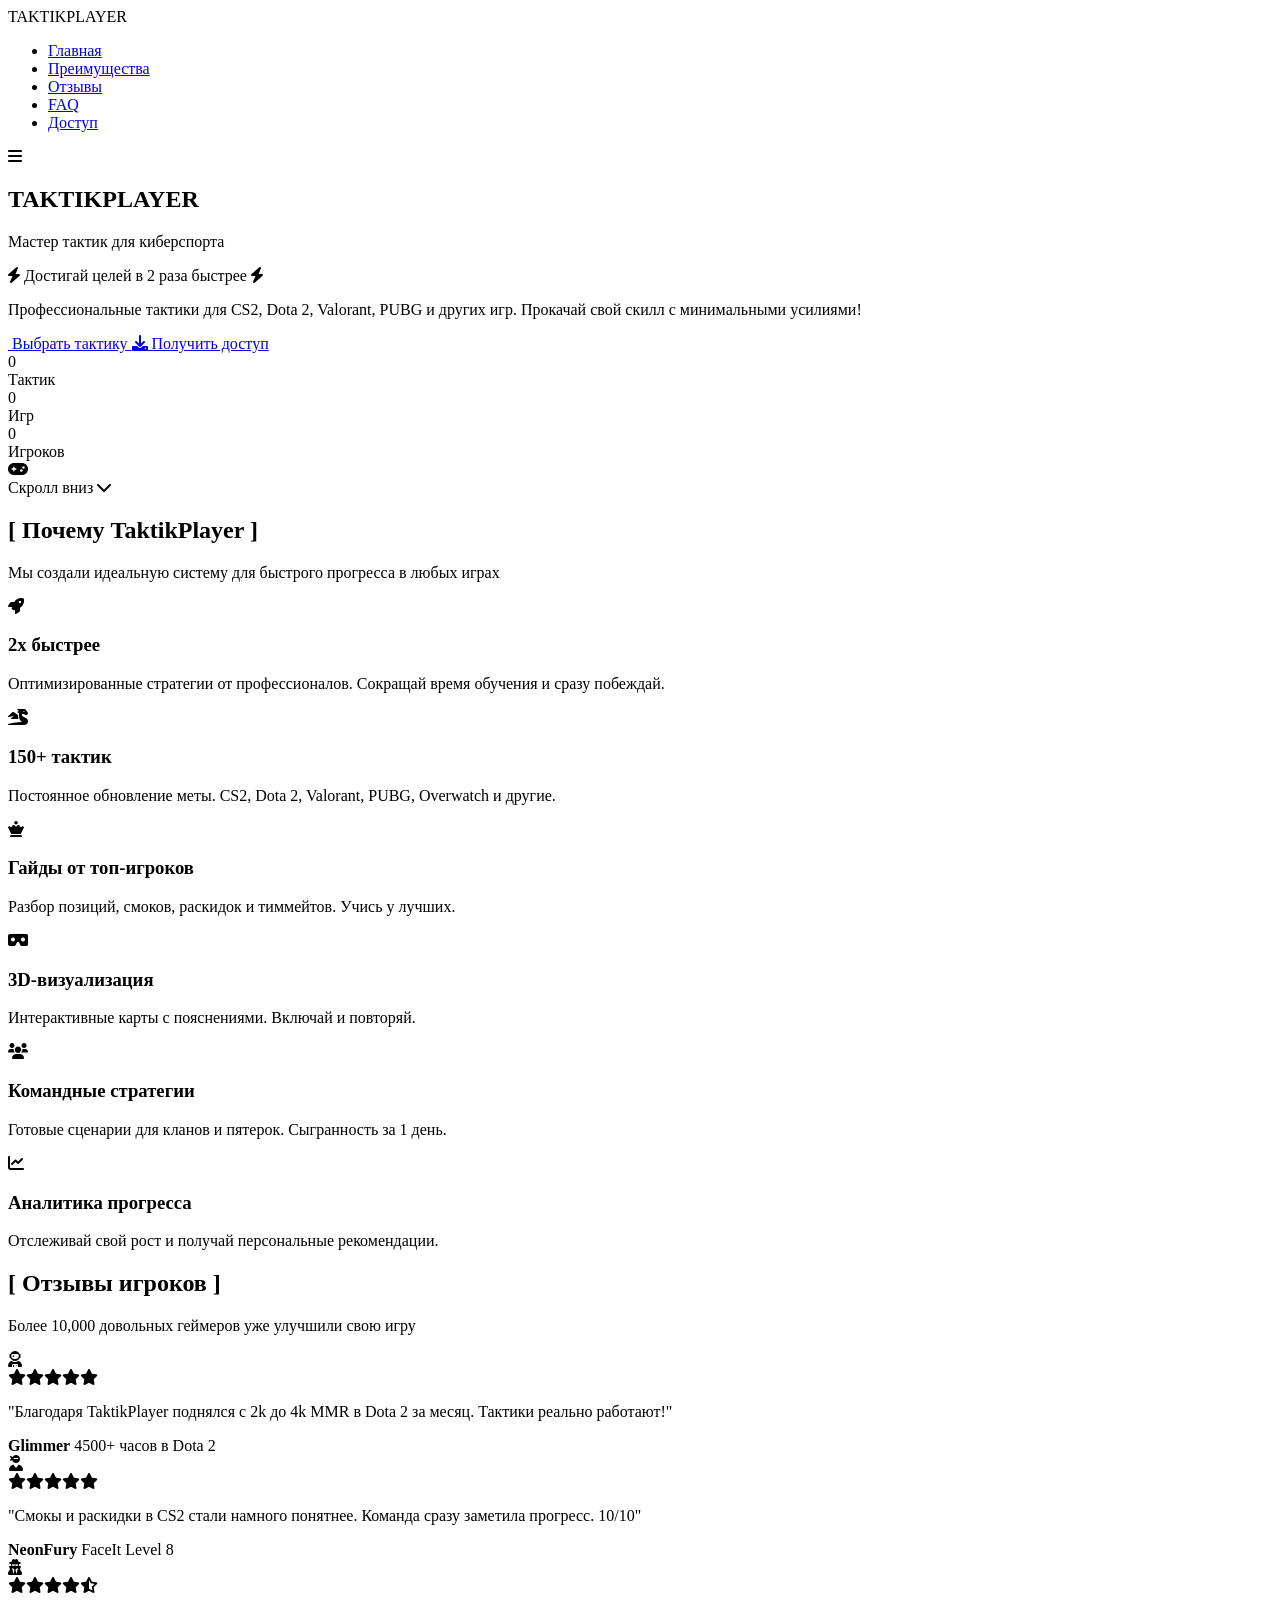
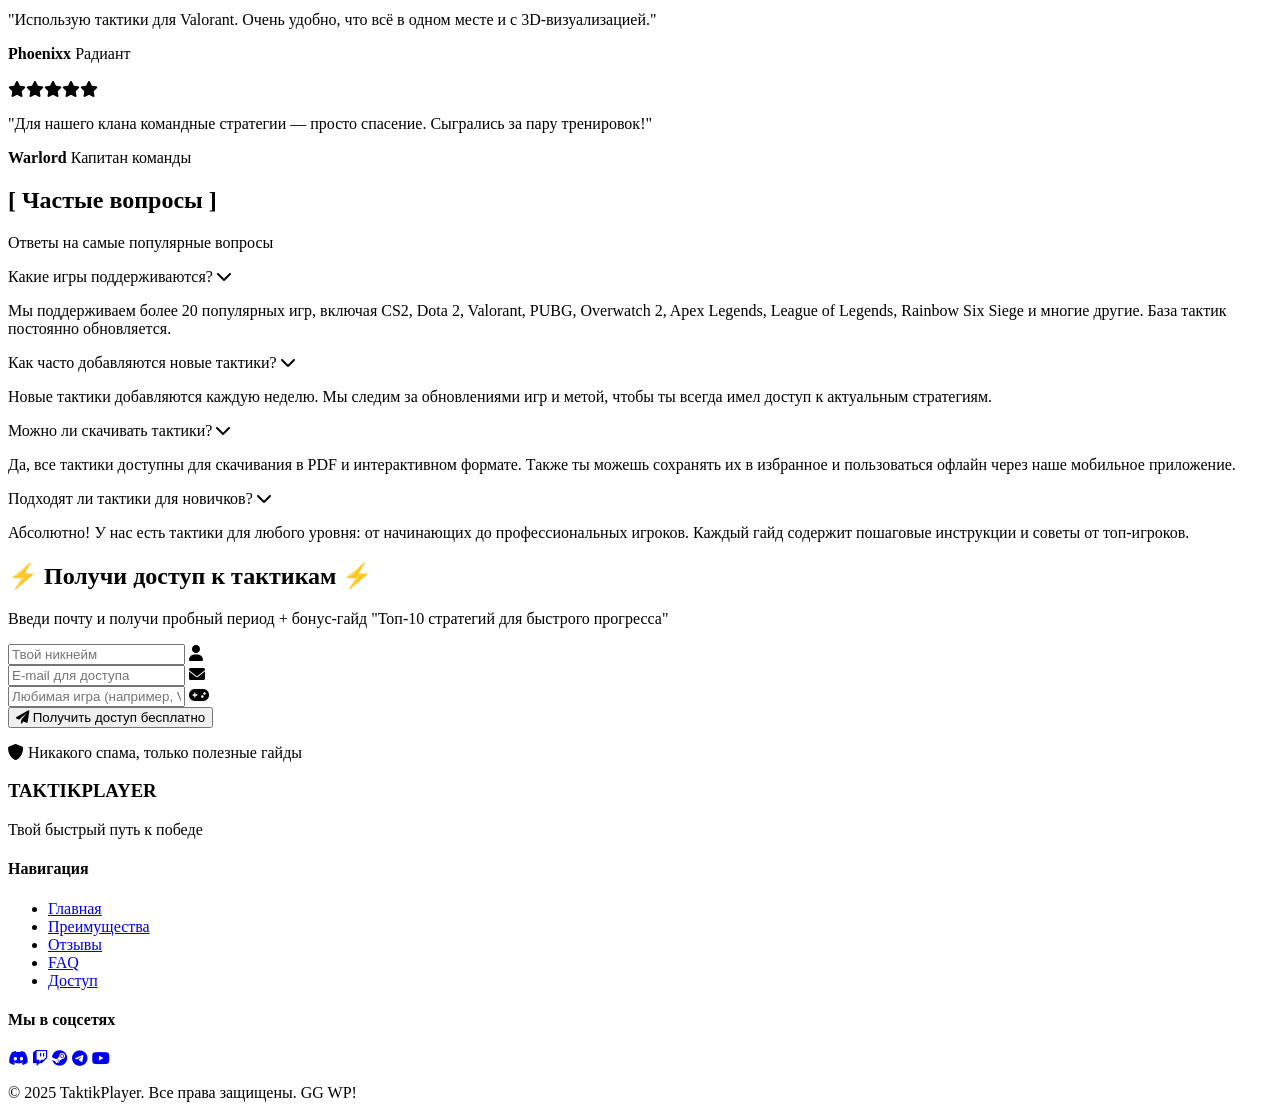
==== commit 38b609f9: "Add files via upload" ====
--- a/index.html
+++ b/index.html
@@ -40,7 +40,7 @@
         <div class="hero-bg"></div>
         <div class="container hero-content">
             <div class="hero-text">
-                <h1 class="glitch-text" data-text="TAKTIKPLAYER">TAKTIK<span class="neon-text">PLAYER</span></h1>
+                <h1 class="glitch-text">TAKTIK<span class="neon-text">PLAYER</span></h1>
                 <p class="hero-subtitle">Мастер тактик для киберспорта</p>
                 <div class="utp">
                     <i class="fas fa-bolt"></i>
@@ -61,15 +61,15 @@
                 </div>
                 <div class="hero-stats">
                     <div class="stat">
-                        <div class="stat-number">150+</div>
+                        <div class="stat-number" data-target="150">0</div>
                         <div class="stat-label">Тактик</div>
                     </div>
                     <div class="stat">
-                        <div class="stat-number">20+</div>
+                        <div class="stat-number" data-target="20">0</div>
                         <div class="stat-label">Игр</div>
                     </div>
                     <div class="stat">
-                        <div class="stat-number">10k+</div>
+                        <div class="stat-number" data-target="10000">0</div>
                         <div class="stat-label">Игроков</div>
                     </div>
                 </div>
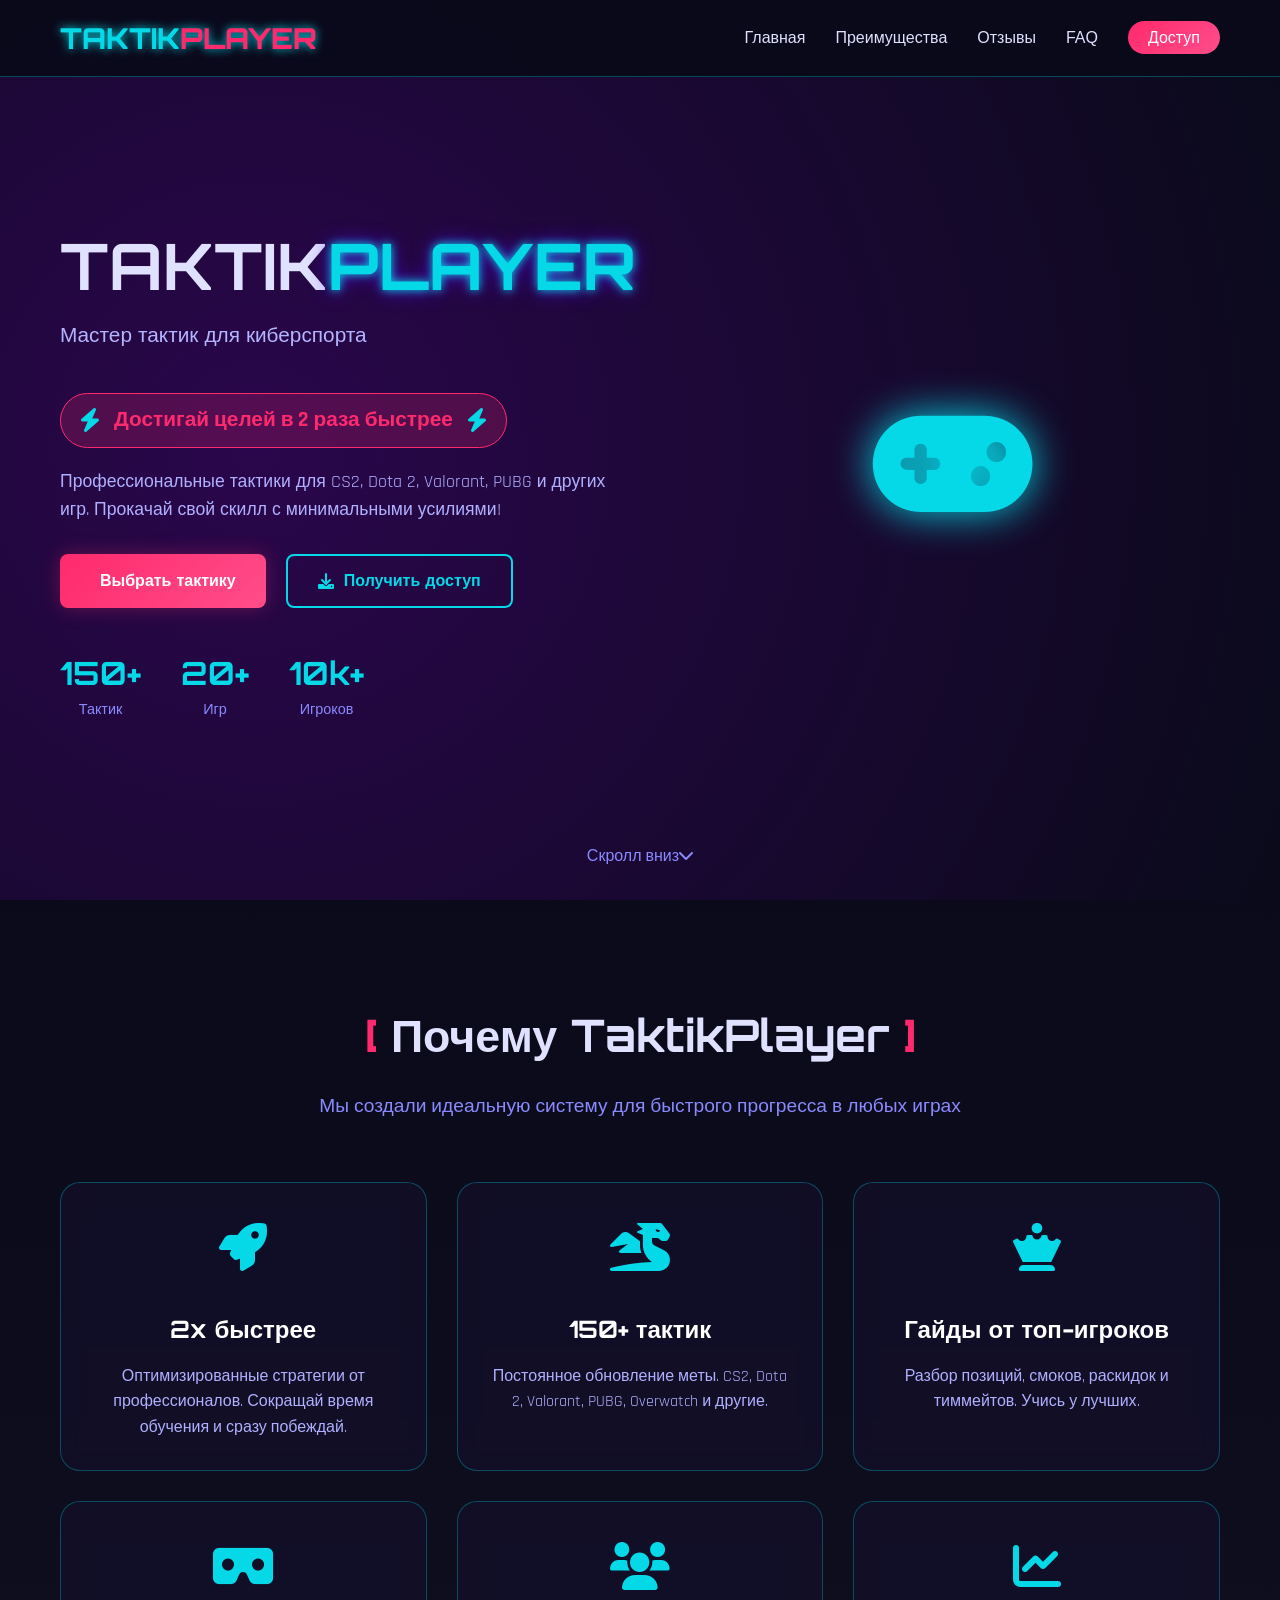
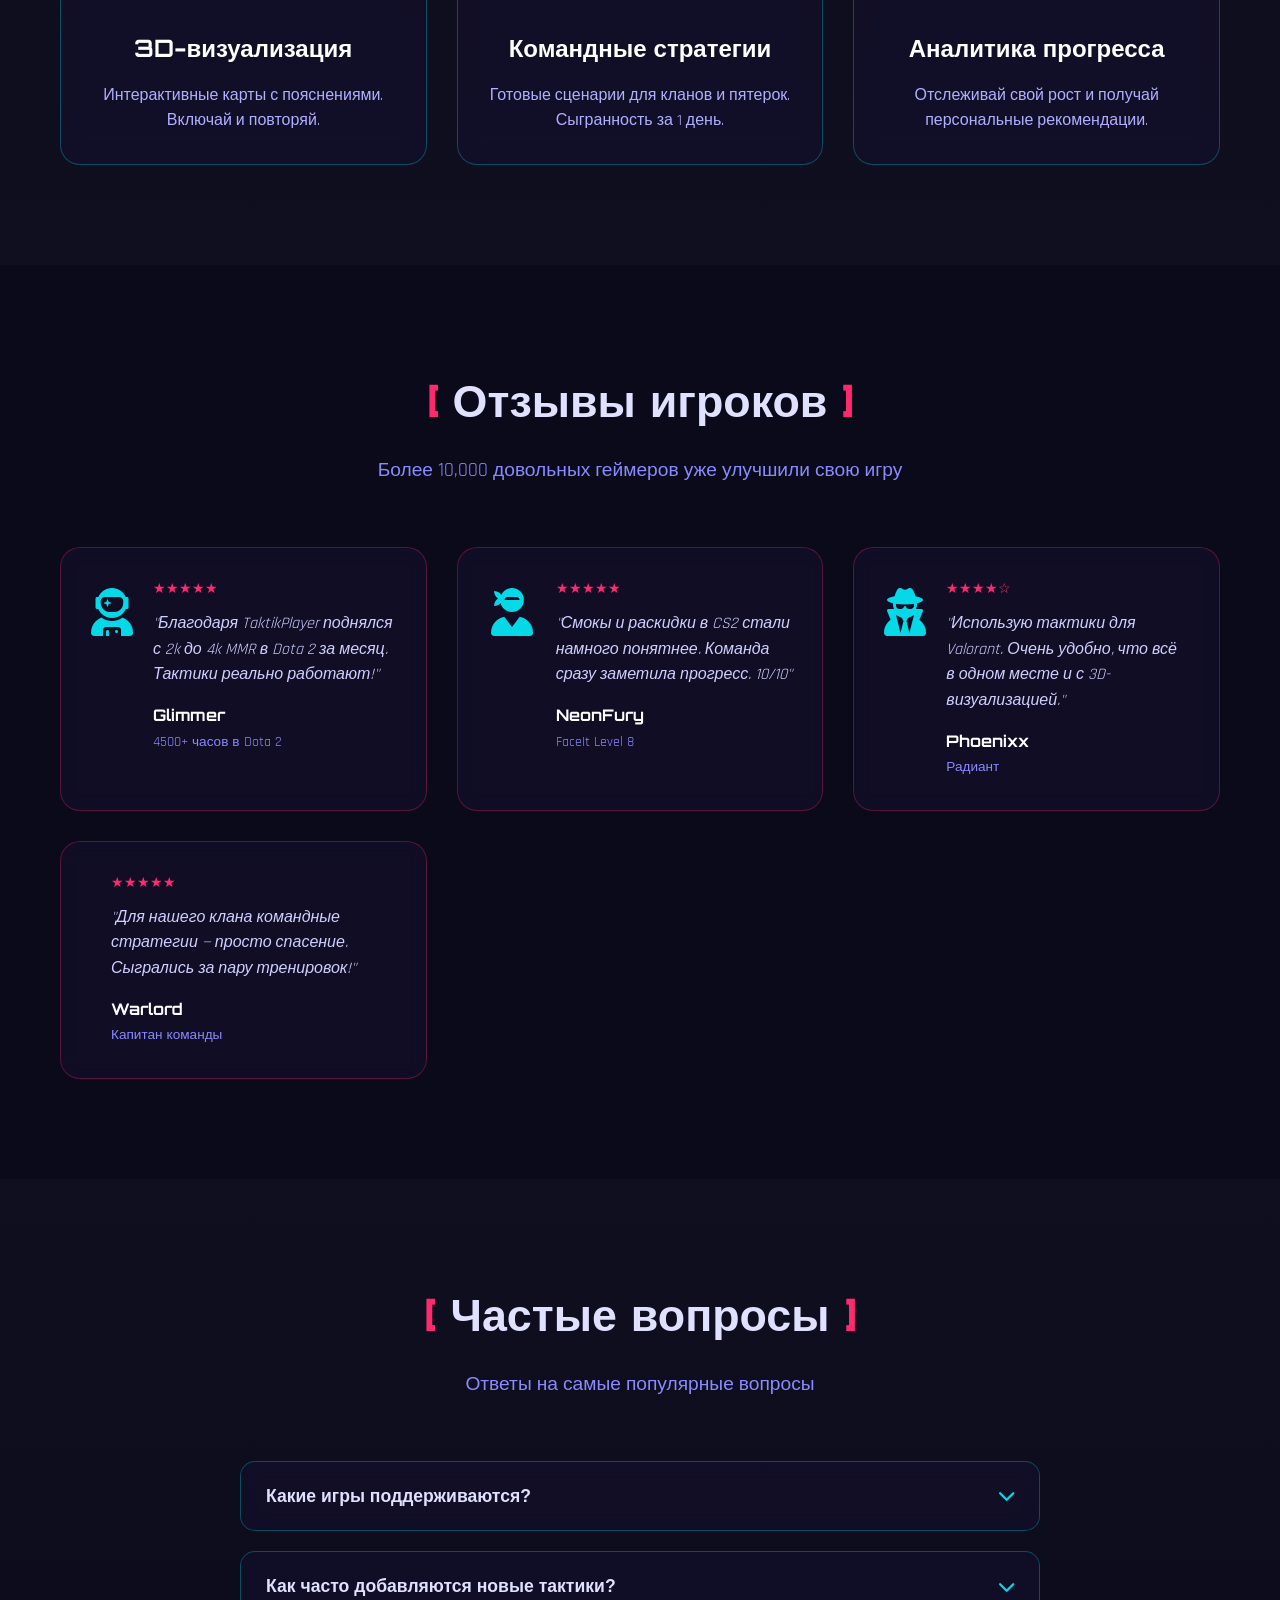
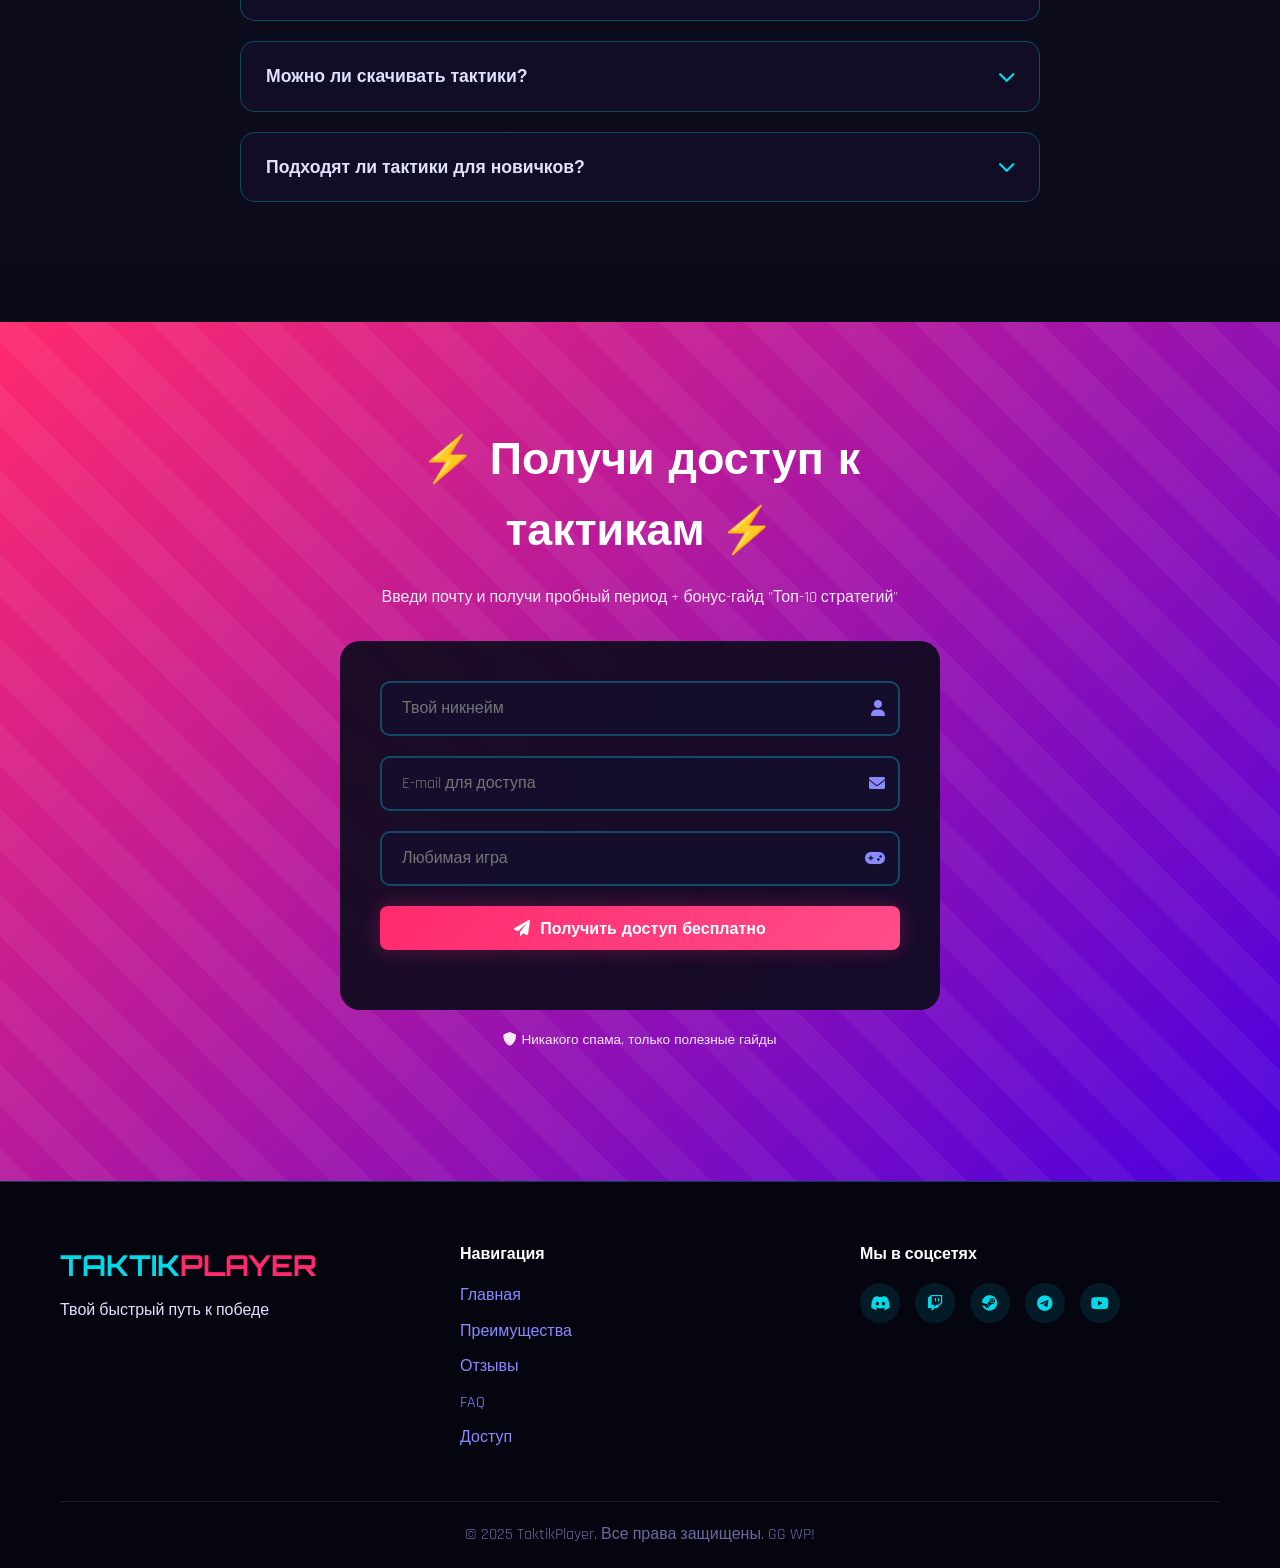
==== commit 30ece817: "Initial commit Initial commit" ====
--- a/index.html
+++ b/index.html
@@ -14,11 +14,599 @@
     <!-- Font Awesome -->
     <link rel="stylesheet" href="https://cdnjs.cloudflare.com/ajax/libs/font-awesome/6.0.0-beta3/css/all.min.css">
     
-    <!-- Main Styles -->
-    <link rel="stylesheet" href="styles.css">
+    <style>
+        * {
+            margin: 0;
+            padding: 0;
+            box-sizing: border-box;
+        }
+
+        body {
+            font-family: 'Rajdhani', sans-serif;
+            background: #0a0a1a;
+            color: #e0e0ff;
+            line-height: 1.6;
+            overflow-x: hidden;
+        }
+
+        ::-webkit-scrollbar {
+            width: 10px;
+        }
+        ::-webkit-scrollbar-track {
+            background: #1a1a2e;
+        }
+        ::-webkit-scrollbar-thumb {
+            background: #ff2a6d;
+            border-radius: 5px;
+        }
+        ::-webkit-scrollbar-thumb:hover {
+            background: #05d9e8;
+        }
+
+        .container {
+            max-width: 1200px;
+            margin: 0 auto;
+            padding: 0 20px;
+        }
+
+        h1, h2, h3, .logo, .btn {
+            font-family: 'Orbitron', sans-serif;
+        }
+
+        h2 {
+            font-size: 2.8rem;
+            margin-bottom: 20px;
+            text-align: center;
+        }
+
+        .section-header {
+            text-align: center;
+            margin-bottom: 60px;
+        }
+        .section-header p {
+            color: #8a8aff;
+            font-size: 1.2rem;
+        }
+
+        .navbar {
+            position: fixed;
+            top: 0;
+            width: 100%;
+            background: rgba(10, 10, 26, 0.95);
+            backdrop-filter: blur(10px);
+            z-index: 1000;
+            border-bottom: 1px solid rgba(5, 217, 232, 0.3);
+            padding: 15px 0;
+        }
+        .nav-container {
+            display: flex;
+            justify-content: space-between;
+            align-items: center;
+        }
+        .logo {
+            font-size: 1.8rem;
+            font-weight: 800;
+            color: #05d9e8;
+            text-shadow: 0 0 10px #05d9e8;
+        }
+        .logo span {
+            color: #ff2a6d;
+        }
+        .nav-menu {
+            display: flex;
+            list-style: none;
+            gap: 30px;
+        }
+        .nav-menu a {
+            color: #e0e0ff;
+            text-decoration: none;
+            transition: 0.3s;
+            font-weight: 500;
+        }
+        .nav-menu a:hover {
+            color: #05d9e8;
+        }
+        .nav-btn {
+            background: linear-gradient(135deg, #ff2a6d, #ff4d8a);
+            padding: 8px 20px !important;
+            border-radius: 25px;
+            color: white !important;
+        }
+        .burger {
+            display: none;
+            font-size: 1.5rem;
+            cursor: pointer;
+            color: #05d9e8;
+        }
+
+        .hero {
+            min-height: 100vh;
+            display: flex;
+            align-items: center;
+            position: relative;
+            overflow: hidden;
+            padding: 100px 0 50px;
+        }
+        .hero-bg {
+            position: absolute;
+            top: 0;
+            left: 0;
+            width: 100%;
+            height: 100%;
+            background: radial-gradient(circle at 20% 50%, rgba(90, 0, 150, 0.4), transparent);
+            pointer-events: none;
+        }
+        .hero-content {
+            display: grid;
+            grid-template-columns: 1fr 1fr;
+            gap: 50px;
+            align-items: center;
+            position: relative;
+            z-index: 2;
+        }
+        .hero-text h1 {
+            font-size: 4rem;
+            line-height: 1.2;
+            margin-bottom: 15px;
+        }
+        .neon-text {
+            color: #05d9e8;
+            text-shadow: 0 0 10px #05d9e8, 0 0 20px #4a00e0;
+        }
+        .hero-subtitle {
+            font-size: 1.3rem;
+            color: #b5b5ff;
+            margin-bottom: 20px;
+        }
+        .utp {
+            display: inline-flex;
+            align-items: center;
+            gap: 15px;
+            background: rgba(255, 42, 109, 0.2);
+            padding: 10px 20px;
+            border-radius: 50px;
+            margin: 20px 0;
+            font-size: 1.3rem;
+            font-weight: bold;
+            color: #ff2a6d;
+            border: 1px solid #ff2a6d;
+        }
+        .utp i {
+            color: #05d9e8;
+            font-size: 1.5rem;
+        }
+        .hero-description {
+            font-size: 1.1rem;
+            margin-bottom: 30px;
+            color: #b0b0ff;
+        }
+        .hero-buttons {
+            display: flex;
+            gap: 20px;
+            margin-bottom: 40px;
+        }
+        .btn {
+            display: inline-flex;
+            align-items: center;
+            gap: 10px;
+            padding: 12px 30px;
+            text-decoration: none;
+            font-weight: 600;
+            border-radius: 8px;
+            transition: all 0.3s ease;
+            cursor: pointer;
+            border: none;
+            font-size: 1rem;
+        }
+        .btn-primary {
+            background: linear-gradient(135deg, #ff2a6d, #ff4d8a);
+            color: white;
+            box-shadow: 0 0 20px rgba(255, 42, 109, 0.3);
+        }
+        .btn-primary:hover {
+            transform: translateY(-2px);
+            box-shadow: 0 0 30px rgba(255, 42, 109, 0.5);
+        }
+        .btn-secondary {
+            border: 2px solid #05d9e8;
+            color: #05d9e8;
+            background: transparent;
+        }
+        .btn-secondary:hover {
+            background: #05d9e8;
+            color: #0a0a1a;
+            box-shadow: 0 0 20px #05d9e8;
+        }
+        .hero-stats {
+            display: flex;
+            gap: 40px;
+        }
+        .stat {
+            text-align: center;
+        }
+        .stat-number {
+            font-size: 2rem;
+            font-weight: bold;
+            color: #05d9e8;
+            font-family: 'Orbitron', sans-serif;
+        }
+        .stat-label {
+            font-size: 0.9rem;
+            color: #8a8aff;
+        }
+        .hero-visual {
+            display: flex;
+            justify-content: center;
+            align-items: center;
+        }
+        .gamepad-animation {
+            font-size: 8rem;
+            color: #05d9e8;
+            animation: float 3s ease-in-out infinite;
+            filter: drop-shadow(0 0 20px #05d9e8);
+        }
+        @keyframes float {
+            0%, 100% { transform: translateY(0); }
+            50% { transform: translateY(-20px); }
+        }
+        .scroll-indicator {
+            position: absolute;
+            bottom: 30px;
+            left: 50%;
+            transform: translateX(-50%);
+            text-align: center;
+            color: #8a8aff;
+            animation: bounce 2s infinite;
+        }
+        @keyframes bounce {
+            0%, 100% { transform: translateX(-50%) translateY(0); }
+            50% { transform: translateX(-50%) translateY(10px); }
+        }
+
+        .features {
+            padding: 100px 0;
+            background: linear-gradient(180deg, #0a0a1a, #0f0f1f);
+        }
+        .features-grid {
+            display: grid;
+            grid-template-columns: repeat(auto-fit, minmax(320px, 1fr));
+            gap: 30px;
+        }
+        .feature-card {
+            background: rgba(20, 15, 45, 0.6);
+            backdrop-filter: blur(10px);
+            border: 1px solid rgba(5, 217, 232, 0.3);
+            border-radius: 20px;
+            padding: 30px;
+            text-align: center;
+            transition: all 0.3s ease;
+        }
+        .feature-card:hover {
+            transform: translateY(-10px);
+            border-color: #05d9e8;
+            box-shadow: 0 0 30px rgba(5, 217, 232, 0.2);
+        }
+        .feature-icon {
+            font-size: 3rem;
+            color: #05d9e8;
+            margin-bottom: 20px;
+        }
+        .feature-card h3 {
+            font-size: 1.5rem;
+            margin-bottom: 15px;
+            color: white;
+        }
+        .feature-card p {
+            color: #b0b0ff;
+        }
+
+        .reviews {
+            padding: 100px 0;
+            background: #0a0a1a;
+        }
+        .reviews-grid {
+            display: grid;
+            grid-template-columns: repeat(auto-fit, minmax(350px, 1fr));
+            gap: 30px;
+        }
+        .review-card {
+            background: rgba(20, 15, 45, 0.6);
+            backdrop-filter: blur(10px);
+            border: 1px solid rgba(255, 42, 109, 0.3);
+            border-radius: 20px;
+            padding: 30px;
+            display: flex;
+            gap: 20px;
+            transition: all 0.3s ease;
+        }
+        .review-card:hover {
+            transform: translateY(-5px);
+            border-color: #ff2a6d;
+            box-shadow: 0 0 30px rgba(255, 42, 109, 0.2);
+        }
+        .review-avatar {
+            font-size: 3rem;
+            color: #05d9e8;
+        }
+        .review-content {
+            flex: 1;
+        }
+        .review-rating {
+            color: #ff2a6d;
+            margin-bottom: 10px;
+            font-size: 0.9rem;
+        }
+        .review-text {
+            font-style: italic;
+            margin-bottom: 15px;
+            color: #d0d0ff;
+        }
+        .review-author strong {
+            color: white;
+            display: block;
+            font-family: 'Orbitron', sans-serif;
+        }
+        .review-author span {
+            font-size: 0.85rem;
+            color: #8a8aff;
+        }
+
+        .faq {
+            padding: 100px 0;
+            background: linear-gradient(180deg, #0f0f1f, #0a0a1a);
+        }
+        .faq-grid {
+            max-width: 800px;
+            margin: 0 auto;
+        }
+        .faq-item {
+            background: rgba(20, 15, 45, 0.6);
+            backdrop-filter: blur(10px);
+            border: 1px solid rgba(5, 217, 232, 0.3);
+            border-radius: 15px;
+            margin-bottom: 20px;
+            overflow: hidden;
+        }
+        .faq-question {
+            padding: 20px 25px;
+            display: flex;
+            justify-content: space-between;
+            align-items: center;
+            cursor: pointer;
+            font-weight: 600;
+            font-size: 1.1rem;
+            transition: 0.3s;
+        }
+        .faq-question:hover {
+            background: rgba(5, 217, 232, 0.1);
+        }
+        .faq-question i {
+            transition: transform 0.3s;
+            color: #05d9e8;
+        }
+        .faq-item.active .faq-question i {
+            transform: rotate(180deg);
+        }
+        .faq-answer {
+            max-height: 0;
+            overflow: hidden;
+            transition: max-height 0.5s ease;
+            padding: 0 25px;
+        }
+        .faq-item.active .faq-answer {
+            max-height: 200px;
+            padding: 0 25px 20px 25px;
+        }
+        .faq-answer p {
+            color: #b0b0ff;
+        }
+
+        .cta {
+            padding: 100px 0;
+            background: linear-gradient(135deg, #ff2a6d, #4a00e0);
+            position: relative;
+            overflow: hidden;
+        }
+        .cta::before {
+            content: '';
+            position: absolute;
+            top: -50%;
+            left: -50%;
+            width: 200%;
+            height: 200%;
+            background: repeating-linear-gradient(45deg, transparent, transparent 30px, rgba(255,255,255,0.05) 30px, rgba(255,255,255,0.05) 60px);
+            animation: moveBg 20s linear infinite;
+        }
+        @keyframes moveBg {
+            0% { transform: translate(0, 0); }
+            100% { transform: translate(50px, 50px); }
+        }
+        .cta-wrapper {
+            position: relative;
+            z-index: 2;
+            text-align: center;
+            max-width: 600px;
+            margin: 0 auto;
+        }
+        .cta-wrapper h2 {
+            color: white;
+            margin-bottom: 20px;
+        }
+        .cta-wrapper p {
+            color: rgba(255,255,255,0.9);
+            margin-bottom: 30px;
+        }
+        .cta-form {
+            background: rgba(10, 10, 26, 0.9);
+            backdrop-filter: blur(10px);
+            padding: 40px;
+            border-radius: 20px;
+            text-align: left;
+        }
+        .form-group {
+            position: relative;
+            margin-bottom: 20px;
+        }
+        .form-group input {
+            width: 100%;
+            padding: 15px 45px 15px 20px;
+            background: rgba(20, 15, 45, 0.8);
+            border: 2px solid rgba(5, 217, 232, 0.3);
+            border-radius: 10px;
+            color: white;
+            font-family: 'Rajdhani', sans-serif;
+            font-size: 1rem;
+            transition: 0.3s;
+        }
+        .form-group input:focus {
+            outline: none;
+            border-color: #05d9e8;
+            box-shadow: 0 0 10px rgba(5, 217, 232, 0.5);
+        }
+        .form-group i {
+            position: absolute;
+            right: 15px;
+            top: 50%;
+            transform: translateY(-50%);
+            color: #8a8aff;
+        }
+        .btn-full {
+            width: 100%;
+            justify-content: center;
+        }
+        #form-message {
+            text-align: center;
+            margin-top: 20px;
+            font-weight: bold;
+        }
+        .form-note {
+            text-align: center;
+            margin-top: 20px;
+            font-size: 0.85rem !important;
+        }
+
+        .footer {
+            background: #050510;
+            padding: 60px 0 20px;
+            border-top: 1px solid rgba(5, 217, 232, 0.3);
+        }
+        .footer-content {
+            display: grid;
+            grid-template-columns: repeat(auto-fit, minmax(250px, 1fr));
+            gap: 40px;
+            margin-bottom: 40px;
+        }
+        .footer-logo h3 {
+            font-size: 1.8rem;
+            color: #05d9e8;
+            margin-bottom: 10px;
+        }
+        .footer-logo span {
+            color: #ff2a6d;
+        }
+        .footer-links h4, .footer-social h4 {
+            margin-bottom: 15px;
+            color: white;
+        }
+        .footer-links ul {
+            list-style: none;
+        }
+        .footer-links ul li {
+            margin-bottom: 10px;
+        }
+        .footer-links ul li a {
+            color: #8a8aff;
+            text-decoration: none;
+            transition: 0.3s;
+        }
+        .footer-links ul li a:hover {
+            color: #05d9e8;
+        }
+        .social-icons {
+            display: flex;
+            gap: 15px;
+        }
+        .social-icons a {
+            display: inline-flex;
+            align-items: center;
+            justify-content: center;
+            width: 40px;
+            height: 40px;
+            background: rgba(5, 217, 232, 0.1);
+            border-radius: 50%;
+            color: #05d9e8;
+            text-decoration: none;
+            transition: 0.3s;
+        }
+        .social-icons a:hover {
+            background: #05d9e8;
+            color: #0a0a1a;
+            transform: translateY(-3px);
+        }
+        .footer-bottom {
+            text-align: center;
+            padding-top: 20px;
+            border-top: 1px solid rgba(255,255,255,0.1);
+            color: #6a6a9e;
+        }
+
+        .fade-in {
+            opacity: 0;
+            transform: translateY(30px);
+            transition: opacity 0.8s ease, transform 0.8s ease;
+        }
+        .fade-in.visible {
+            opacity: 1;
+            transform: translateY(0);
+        }
+
+        @media (max-width: 968px) {
+            .hero-content {
+                grid-template-columns: 1fr;
+                text-align: center;
+            }
+            .hero-buttons {
+                justify-content: center;
+            }
+            .hero-stats {
+                justify-content: center;
+            }
+            .nav-menu {
+                position: fixed;
+                top: 70px;
+                left: -100%;
+                width: 100%;
+                height: calc(100vh - 70px);
+                background: rgba(10, 10, 26, 0.98);
+                flex-direction: column;
+                align-items: center;
+                justify-content: center;
+                transition: 0.5s;
+            }
+            .nav-menu.active {
+                left: 0;
+            }
+            .burger {
+                display: block;
+            }
+            h2 {
+                font-size: 2rem;
+            }
+            .reviews-grid {
+                grid-template-columns: 1fr;
+            }
+            .review-card {
+                flex-direction: column;
+                text-align: center;
+                align-items: center;
+            }
+            .features-grid {
+                grid-template-columns: 1fr;
+            }
+        }
+    </style>
 </head>
 <body>
-    <!-- Navigation -->
     <nav class="navbar">
         <div class="container nav-container">
             <div class="logo">TAKTIK<span>PLAYER</span></div>
@@ -35,12 +623,11 @@
         </div>
     </nav>
 
-    <!-- Hero Section -->
     <section id="hero" class="hero">
         <div class="hero-bg"></div>
         <div class="container hero-content">
             <div class="hero-text">
-                <h1 class="glitch-text">TAKTIK<span class="neon-text">PLAYER</span></h1>
+                <h1>TAKTIK<span class="neon-text">PLAYER</span></h1>
                 <p class="hero-subtitle">Мастер тактик для киберспорта</p>
                 <div class="utp">
                     <i class="fas fa-bolt"></i>
@@ -52,280 +639,193 @@
                     Прокачай свой скилл с минимальными усилиями!
                 </p>
                 <div class="hero-buttons">
-                    <a href="#features" class="btn btn-primary" id="scroll-to-features">
-                        <i class="fas fa-joystick"></i> Выбрать тактику
-                    </a>
-                    <a href="#cta" class="btn btn-secondary" id="scroll-to-cta">
-                        <i class="fas fa-download"></i> Получить доступ
-                    </a>
+                    <a href="#features" class="btn btn-primary"><i class="fas fa-joystick"></i> Выбрать тактику</a>
+                    <a href="#cta" class="btn btn-secondary"><i class="fas fa-download"></i> Получить доступ</a>
                 </div>
                 <div class="hero-stats">
-                    <div class="stat">
-                        <div class="stat-number" data-target="150">0</div>
-                        <div class="stat-label">Тактик</div>
-                    </div>
-                    <div class="stat">
-                        <div class="stat-number" data-target="20">0</div>
-                        <div class="stat-label">Игр</div>
-                    </div>
-                    <div class="stat">
-                        <div class="stat-number" data-target="10000">0</div>
-                        <div class="stat-label">Игроков</div>
-                    </div>
+                    <div class="stat"><div class="stat-number">150+</div><div class="stat-label">Тактик</div></div>
+                    <div class="stat"><div class="stat-number">20+</div><div class="stat-label">Игр</div></div>
+                    <div class="stat"><div class="stat-number">10k+</div><div class="stat-label">Игроков</div></div>
                 </div>
             </div>
             <div class="hero-visual">
-                <div class="gamepad-animation">
-                    <i class="fas fa-gamepad"></i>
-                </div>
+                <div class="gamepad-animation"><i class="fas fa-gamepad"></i></div>
             </div>
         </div>
-        <div class="scroll-indicator">
-            <span>Скролл вниз</span>
-            <i class="fas fa-chevron-down"></i>
-        </div>
+        <div class="scroll-indicator"><span>Скролл вниз</span><i class="fas fa-chevron-down"></i></div>
     </section>
 
-    <!-- Features Section -->
     <section id="features" class="features">
         <div class="container">
             <div class="section-header">
-                <h2><span class="bracket">[</span> Почему TaktikPlayer <span class="bracket">]</span></h2>
+                <h2><span style="color:#ff2a6d">[</span> Почему TaktikPlayer <span style="color:#ff2a6d">]</span></h2>
                 <p>Мы создали идеальную систему для быстрого прогресса в любых играх</p>
             </div>
             <div class="features-grid">
-                <div class="feature-card">
-                    <div class="feature-icon">
-                        <i class="fas fa-rocket"></i>
-                    </div>
-                    <h3>2x быстрее</h3>
-                    <p>Оптимизированные стратегии от профессионалов. Сокращай время обучения и сразу побеждай.</p>
-                </div>
-                <div class="feature-card">
-                    <div class="feature-icon">
-                        <i class="fas fa-dragon"></i>
-                    </div>
-                    <h3>150+ тактик</h3>
-                    <p>Постоянное обновление меты. CS2, Dota 2, Valorant, PUBG, Overwatch и другие.</p>
-                </div>
-                <div class="feature-card">
-                    <div class="feature-icon">
-                        <i class="fas fa-chess-queen"></i>
-                    </div>
-                    <h3>Гайды от топ-игроков</h3>
-                    <p>Разбор позиций, смоков, раскидок и тиммейтов. Учись у лучших.</p>
-                </div>
-                <div class="feature-card">
-                    <div class="feature-icon">
-                        <i class="fas fa-vr-cardboard"></i>
-                    </div>
-                    <h3>3D-визуализация</h3>
-                    <p>Интерактивные карты с пояснениями. Включай и повторяй.</p>
-                </div>
-                <div class="feature-card">
-                    <div class="feature-icon">
-                        <i class="fas fa-users"></i>
-                    </div>
-                    <h3>Командные стратегии</h3>
-                    <p>Готовые сценарии для кланов и пятерок. Сыгранность за 1 день.</p>
-                </div>
-                <div class="feature-card">
-                    <div class="feature-icon">
-                        <i class="fas fa-chart-line"></i>
-                    </div>
-                    <h3>Аналитика прогресса</h3>
-                    <p>Отслеживай свой рост и получай персональные рекомендации.</p>
-                </div>
+                <div class="feature-card"><div class="feature-icon"><i class="fas fa-rocket"></i></div><h3>2x быстрее</h3><p>Оптимизированные стратегии от профессионалов. Сокращай время обучения и сразу побеждай.</p></div>
+                <div class="feature-card"><div class="feature-icon"><i class="fas fa-dragon"></i></div><h3>150+ тактик</h3><p>Постоянное обновление меты. CS2, Dota 2, Valorant, PUBG, Overwatch и другие.</p></div>
+                <div class="feature-card"><div class="feature-icon"><i class="fas fa-chess-queen"></i></div><h3>Гайды от топ-игроков</h3><p>Разбор позиций, смоков, раскидок и тиммейтов. Учись у лучших.</p></div>
+                <div class="feature-card"><div class="feature-icon"><i class="fas fa-vr-cardboard"></i></div><h3>3D-визуализация</h3><p>Интерактивные карты с пояснениями. Включай и повторяй.</p></div>
+                <div class="feature-card"><div class="feature-icon"><i class="fas fa-users"></i></div><h3>Командные стратегии</h3><p>Готовые сценарии для кланов и пятерок. Сыгранность за 1 день.</p></div>
+                <div class="feature-card"><div class="feature-icon"><i class="fas fa-chart-line"></i></div><h3>Аналитика прогресса</h3><p>Отслеживай свой рост и получай персональные рекомендации.</p></div>
             </div>
         </div>
     </section>
 
-    <!-- Reviews Section -->
     <section id="reviews" class="reviews">
         <div class="container">
             <div class="section-header">
-                <h2><span class="bracket">[</span> Отзывы игроков <span class="bracket">]</span></h2>
+                <h2><span style="color:#ff2a6d">[</span> Отзывы игроков <span style="color:#ff2a6d">]</span></h2>
                 <p>Более 10,000 довольных геймеров уже улучшили свою игру</p>
             </div>
             <div class="reviews-grid">
-                <div class="review-card">
-                    <div class="review-avatar">
-                        <i class="fas fa-user-astronaut"></i>
-                    </div>
-                    <div class="review-content">
-                        <div class="review-rating">
-                            <i class="fas fa-star"></i><i class="fas fa-star"></i><i class="fas fa-star"></i><i class="fas fa-star"></i><i class="fas fa-star"></i>
-                        </div>
-                        <p class="review-text">"Благодаря TaktikPlayer поднялся с 2k до 4k MMR в Dota 2 за месяц. Тактики реально работают!"</p>
-                        <div class="review-author">
-                            <strong>Glimmer</strong>
-                            <span>4500+ часов в Dota 2</span>
-                        </div>
-                    </div>
-                </div>
-                <div class="review-card">
-                    <div class="review-avatar">
-                        <i class="fas fa-user-ninja"></i>
-                    </div>
-                    <div class="review-content">
-                        <div class="review-rating">
-                            <i class="fas fa-star"></i><i class="fas fa-star"></i><i class="fas fa-star"></i><i class="fas fa-star"></i><i class="fas fa-star"></i>
-                        </div>
-                        <p class="review-text">"Смокы и раскидки в CS2 стали намного понятнее. Команда сразу заметила прогресс. 10/10"</p>
-                        <div class="review-author">
-                            <strong>NeonFury</strong>
-                            <span>FaceIt Level 8</span>
-                        </div>
-                    </div>
-                </div>
-                <div class="review-card">
-                    <div class="review-avatar">
-                        <i class="fas fa-user-secret"></i>
-                    </div>
-                    <div class="review-content">
-                        <div class="review-rating">
-                            <i class="fas fa-star"></i><i class="fas fa-star"></i><i class="fas fa-star"></i><i class="fas fa-star"></i><i class="fas fa-star-half-alt"></i>
-                        </div>
-                        <p class="review-text">"Использую тактики для Valorant. Очень удобно, что всё в одном месте и с 3D-визуализацией."</p>
-                        <div class="review-author">
-                            <strong>Phoenixx</strong>
-                            <span>Радиант</span>
-                        </div>
-                    </div>
-                </div>
-                <div class="review-card">
-                    <div class="review-avatar">
-                        <i class="fas fa-user-helmet-safety"></i>
-                    </div>
-                    <div class="review-content">
-                        <div class="review-rating">
-                            <i class="fas fa-star"></i><i class="fas fa-star"></i><i class="fas fa-star"></i><i class="fas fa-star"></i><i class="fas fa-star"></i>
-                        </div>
-                        <p class="review-text">"Для нашего клана командные стратегии — просто спасение. Сыгрались за пару тренировок!"</p>
-                        <div class="review-author">
-                            <strong>Warlord</strong>
-                            <span>Капитан команды</span>
-                        </div>
-                    </div>
-                </div>
+                <div class="review-card"><div class="review-avatar"><i class="fas fa-user-astronaut"></i></div><div class="review-content"><div class="review-rating">★★★★★</div><p class="review-text">"Благодаря TaktikPlayer поднялся с 2k до 4k MMR в Dota 2 за месяц. Тактики реально работают!"</p><div class="review-author"><strong>Glimmer</strong><span>4500+ часов в Dota 2</span></div></div></div>
+                <div class="review-card"><div class="review-avatar"><i class="fas fa-user-ninja"></i></div><div class="review-content"><div class="review-rating">★★★★★</div><p class="review-text">"Смокы и раскидки в CS2 стали намного понятнее. Команда сразу заметила прогресс. 10/10"</p><div class="review-author"><strong>NeonFury</strong><span>FaceIt Level 8</span></div></div></div>
+                <div class="review-card"><div class="review-avatar"><i class="fas fa-user-secret"></i></div><div class="review-content"><div class="review-rating">★★★★☆</div><p class="review-text">"Использую тактики для Valorant. Очень удобно, что всё в одном месте и с 3D-визуализацией."</p><div class="review-author"><strong>Phoenixx</strong><span>Радиант</span></div></div></div>
+                <div class="review-card"><div class="review-avatar"><i class="fas fa-user-helmet-safety"></i></div><div class="review-content"><div class="review-rating">★★★★★</div><p class="review-text">"Для нашего клана командные стратегии — просто спасение. Сыгрались за пару тренировок!"</p><div class="review-author"><strong>Warlord</strong><span>Капитан команды</span></div></div></div>
             </div>
         </div>
     </section>
 
-    <!-- FAQ Section -->
     <section id="faq" class="faq">
         <div class="container">
             <div class="section-header">
-                <h2><span class="bracket">[</span> Частые вопросы <span class="bracket">]</span></h2>
+                <h2><span style="color:#ff2a6d">[</span> Частые вопросы <span style="color:#ff2a6d">]</span></h2>
                 <p>Ответы на самые популярные вопросы</p>
             </div>
             <div class="faq-grid">
-                <div class="faq-item">
-                    <div class="faq-question">
-                        <span>Какие игры поддерживаются?</span>
-                        <i class="fas fa-chevron-down"></i>
-                    </div>
-                    <div class="faq-answer">
-                        <p>Мы поддерживаем более 20 популярных игр, включая CS2, Dota 2, Valorant, PUBG, Overwatch 2, Apex Legends, League of Legends, Rainbow Six Siege и многие другие. База тактик постоянно обновляется.</p>
-                    </div>
-                </div>
-                <div class="faq-item">
-                    <div class="faq-question">
-                        <span>Как часто добавляются новые тактики?</span>
-                        <i class="fas fa-chevron-down"></i>
-                    </div>
-                    <div class="faq-answer">
-                        <p>Новые тактики добавляются каждую неделю. Мы следим за обновлениями игр и метой, чтобы ты всегда имел доступ к актуальным стратегиям.</p>
-                    </div>
-                </div>
-                <div class="faq-item">
-                    <div class="faq-question">
-                        <span>Можно ли скачивать тактики?</span>
-                        <i class="fas fa-chevron-down"></i>
-                    </div>
-                    <div class="faq-answer">
-                        <p>Да, все тактики доступны для скачивания в PDF и интерактивном формате. Также ты можешь сохранять их в избранное и пользоваться офлайн через наше мобильное приложение.</p>
-                    </div>
-                </div>
-                <div class="faq-item">
-                    <div class="faq-question">
-                        <span>Подходят ли тактики для новичков?</span>
-                        <i class="fas fa-chevron-down"></i>
-                    </div>
-                    <div class="faq-answer">
-                        <p>Абсолютно! У нас есть тактики для любого уровня: от начинающих до профессиональных игроков. Каждый гайд содержит пошаговые инструкции и советы от топ-игроков.</p>
-                    </div>
-                </div>
+                <div class="faq-item"><div class="faq-question"><span>Какие игры поддерживаются?</span><i class="fas fa-chevron-down"></i></div><div class="faq-answer"><p>Мы поддерживаем более 20 популярных игр, включая CS2, Dota 2, Valorant, PUBG, Overwatch 2, Apex Legends, League of Legends, Rainbow Six Siege и многие другие.</p></div></div>
+                <div class="faq-item"><div class="faq-question"><span>Как часто добавляются новые тактики?</span><i class="fas fa-chevron-down"></i></div><div class="faq-answer"><p>Новые тактики добавляются каждую неделю. Мы следим за обновлениями игр и метой, чтобы ты всегда имел доступ к актуальным стратегиям.</p></div></div>
+                <div class="faq-item"><div class="faq-question"><span>Можно ли скачивать тактики?</span><i class="fas fa-chevron-down"></i></div><div class="faq-answer"><p>Да, все тактики доступны для скачивания в PDF и интерактивном формате. Также ты можешь сохранять их в избранное и пользоваться офлайн.</p></div></div>
+                <div class="faq-item"><div class="faq-question"><span>Подходят ли тактики для новичков?</span><i class="fas fa-chevron-down"></i></div><div class="faq-answer"><p>Абсолютно! У нас есть тактики для любого уровня: от начинающих до профессиональных игроков. Каждый гайд содержит пошаговые инструкции.</p></div></div>
             </div>
         </div>
     </section>
 
-    <!-- CTA Section -->
     <section id="cta" class="cta">
         <div class="container">
             <div class="cta-wrapper">
-                <h2><span class="neon-text">⚡</span> Получи доступ к тактикам <span class="neon-text">⚡</span></h2>
-                <p>Введи почту и получи пробный период + бонус-гайд "Топ-10 стратегий для быстрого прогресса"</p>
+                <h2><span style="color:#05d9e8">⚡</span> Получи доступ к тактикам <span style="color:#05d9e8">⚡</span></h2>
+                <p>Введи почту и получи пробный период + бонус-гайд "Топ-10 стратегий"</p>
                 <form id="taktik-form" class="cta-form">
-                    <div class="form-group">
-                        <input type="text" id="name" placeholder="Твой никнейм" required>
-                        <i class="fas fa-user"></i>
-                    </div>
-                    <div class="form-group">
-                        <input type="email" id="email" placeholder="E-mail для доступа" required>
-                        <i class="fas fa-envelope"></i>
-                    </div>
-                    <div class="form-group">
-                        <input type="text" id="game" placeholder="Любимая игра (например, Valorant)">
-                        <i class="fas fa-gamepad"></i>
-                    </div>
-                    <button type="submit" class="btn btn-primary btn-full">
-                        <i class="fas fa-paper-plane"></i> Получить доступ бесплатно
-                    </button>
+                    <div class="form-group"><input type="text" id="name" placeholder="Твой никнейм" required><i class="fas fa-user"></i></div>
+                    <div class="form-group"><input type="email" id="email" placeholder="E-mail для доступа" required><i class="fas fa-envelope"></i></div>
+                    <div class="form-group"><input type="text" id="game" placeholder="Любимая игра"><i class="fas fa-gamepad"></i></div>
+                    <button type="submit" class="btn btn-primary btn-full"><i class="fas fa-paper-plane"></i> Получить доступ бесплатно</button>
                     <div id="form-message"></div>
                 </form>
-                <p class="form-note">
-                    <i class="fas fa-shield-alt"></i> Никакого спама, только полезные гайды
-                </p>
+                <p class="form-note"><i class="fas fa-shield-alt"></i> Никакого спама, только полезные гайды</p>
             </div>
         </div>
     </section>
 
-    <!-- Footer -->
     <footer class="footer">
         <div class="container">
             <div class="footer-content">
-                <div class="footer-logo">
-                    <h3>TAKTIK<span>PLAYER</span></h3>
-                    <p>Твой быстрый путь к победе</p>
-                </div>
-                <div class="footer-links">
-                    <h4>Навигация</h4>
-                    <ul>
-                        <li><a href="#hero">Главная</a></li>
-                        <li><a href="#features">Преимущества</a></li>
-                        <li><a href="#reviews">Отзывы</a></li>
-                        <li><a href="#faq">FAQ</a></li>
-                        <li><a href="#cta">Доступ</a></li>
-                    </ul>
-                </div>
-                <div class="footer-social">
-                    <h4>Мы в соцсетях</h4>
-                    <div class="social-icons">
-                        <a href="#"><i class="fab fa-discord"></i></a>
-                        <a href="#"><i class="fab fa-twitch"></i></a>
-                        <a href="#"><i class="fab fa-steam"></i></a>
-                        <a href="#"><i class="fab fa-telegram"></i></a>
-                        <a href="#"><i class="fab fa-youtube"></i></a>
-                    </div>
-                </div>
-            </div>
-            <div class="footer-bottom">
-                <p>&copy; 2025 TaktikPlayer. Все права защищены. GG WP!</p>
-            </div>
+                <div class="footer-logo"><h3>TAKTIK<span>PLAYER</span></h3><p>Твой быстрый путь к победе</p></div>
+                <div class="footer-links"><h4>Навигация</h4><ul><li><a href="#hero">Главная</a></li><li><a href="#features">Преимущества</a></li><li><a href="#reviews">Отзывы</a></li><li><a href="#faq">FAQ</a></li><li><a href="#cta">Доступ</a></li></ul></div>
+                <div class="footer-social"><h4>Мы в соцсетях</h4><div class="social-icons"><a href="#"><i class="fab fa-discord"></i></a><a href="#"><i class="fab fa-twitch"></i></a><a href="#"><i class="fab fa-steam"></i></a><a href="#"><i class="fab fa-telegram"></i></a><a href="#"><i class="fab fa-youtube"></i></a></div></div>
+            </div>
+            <div class="footer-bottom"><p>&copy; 2025 TaktikPlayer. Все права защищены. GG WP!</p></div>
         </div>
     </footer>
 
-    <script src="script.js"></script>
+    <script>
+        document.addEventListener('DOMContentLoaded', function() {
+            const burger = document.querySelector('.burger');
+            const navMenu = document.querySelector('.nav-menu');
+            if (burger) {
+                burger.addEventListener('click', function() {
+                    navMenu.classList.toggle('active');
+                    const icon = burger.querySelector('i');
+                    if (navMenu.classList.contains('active')) {
+                        icon.classList.remove('fa-bars');
+                        icon.classList.add('fa-times');
+                    } else {
+                        icon.classList.remove('fa-times');
+                        icon.classList.add('fa-bars');
+                    }
+                });
+            }
+            document.querySelectorAll('.nav-menu a').forEach(link => {
+                link.addEventListener('click', () => {
+                    navMenu.classList.remove('active');
+                    if (burger) {
+                        const icon = burger.querySelector('i');
+                        icon.classList.remove('fa-times');
+                        icon.classList.add('fa-bars');
+                    }
+                });
+            });
+            function smoothScroll(target) {
+                const element = document.querySelector(target);
+                if (element) {
+                    const offset = 80;
+                    const elementPosition = element.getBoundingClientRect().top;
+                    const offsetPosition = elementPosition + window.pageYOffset - offset;
+                    window.scrollTo({ top: offsetPosition, behavior: 'smooth' });
+                }
+            }
+            document.querySelectorAll('a[href^="#"]').forEach(anchor => {
+                anchor.addEventListener('click', function(e) {
+                    e.preventDefault();
+                    const href = this.getAttribute('href');
+                    if (href && href !== '#') smoothScroll(href);
+                });
+            });
+            const faders = document.querySelectorAll('.feature-card, .review-card, .faq-item, .hero-text, .hero-visual, .section-header');
+            const appearOnScroll = new IntersectionObserver((entries, observer) => {
+                entries.forEach(entry => {
+                    if (entry.isIntersecting) {
+                        entry.target.classList.add('visible');
+                        observer.unobserve(entry.target);
+                    }
+                });
+            }, { threshold: 0.2 });
+            faders.forEach(fader => {
+                fader.classList.add('fade-in');
+                appearOnScroll.observe(fader);
+            });
+            document.querySelectorAll('.faq-item').forEach(item => {
+                const question = item.querySelector('.faq-question');
+                question.addEventListener('click', () => {
+                    const isActive = item.classList.contains('active');
+                    document.querySelectorAll('.faq-item').forEach(other => {
+                        if (other !== item) other.classList.remove('active');
+                    });
+                    if (!isActive) item.classList.add('active');
+                    else item.classList.remove('active');
+                });
+            });
+            const form = document.getElementById('taktik-form');
+            const messageDiv = document.getElementById('form-message');
+            if (form) {
+                form.addEventListener('submit', function(e) {
+                    e.preventDefault();
+                    const name = document.getElementById('name').value.trim();
+                    const email = document.getElementById('email').value.trim();
+                    if (name === '' || email === '') {
+                        messageDiv.innerHTML = '<span style="color: #ff2a6d;">❌ Заполните никнейм и email!</span>';
+                        return;
+                    }
+                    if (!email.includes('@') || !email.includes('.')) {
+                        messageDiv.innerHTML = '<span style="color: #ff2a6d;">❌ Введите корректный email!</span>';
+                        return;
+                    }
+                    messageDiv.innerHTML = '<span style="color: #05d9e8;">✅ Гайд отправлен на почту! Проверь папку "Спам".</span>';
+                    form.reset();
+                    setTimeout(() => messageDiv.innerHTML = '', 5000);
+                });
+            }
+            setTimeout(() => {
+                faders.forEach(fader => {
+                    const rect = fader.getBoundingClientRect();
+                    if (rect.top < window.innerHeight - 100) {
+                        fader.classList.add('visible');
+                    }
+                });
+            }, 100);
+        });
+    </script>
 </body>
 </html>
